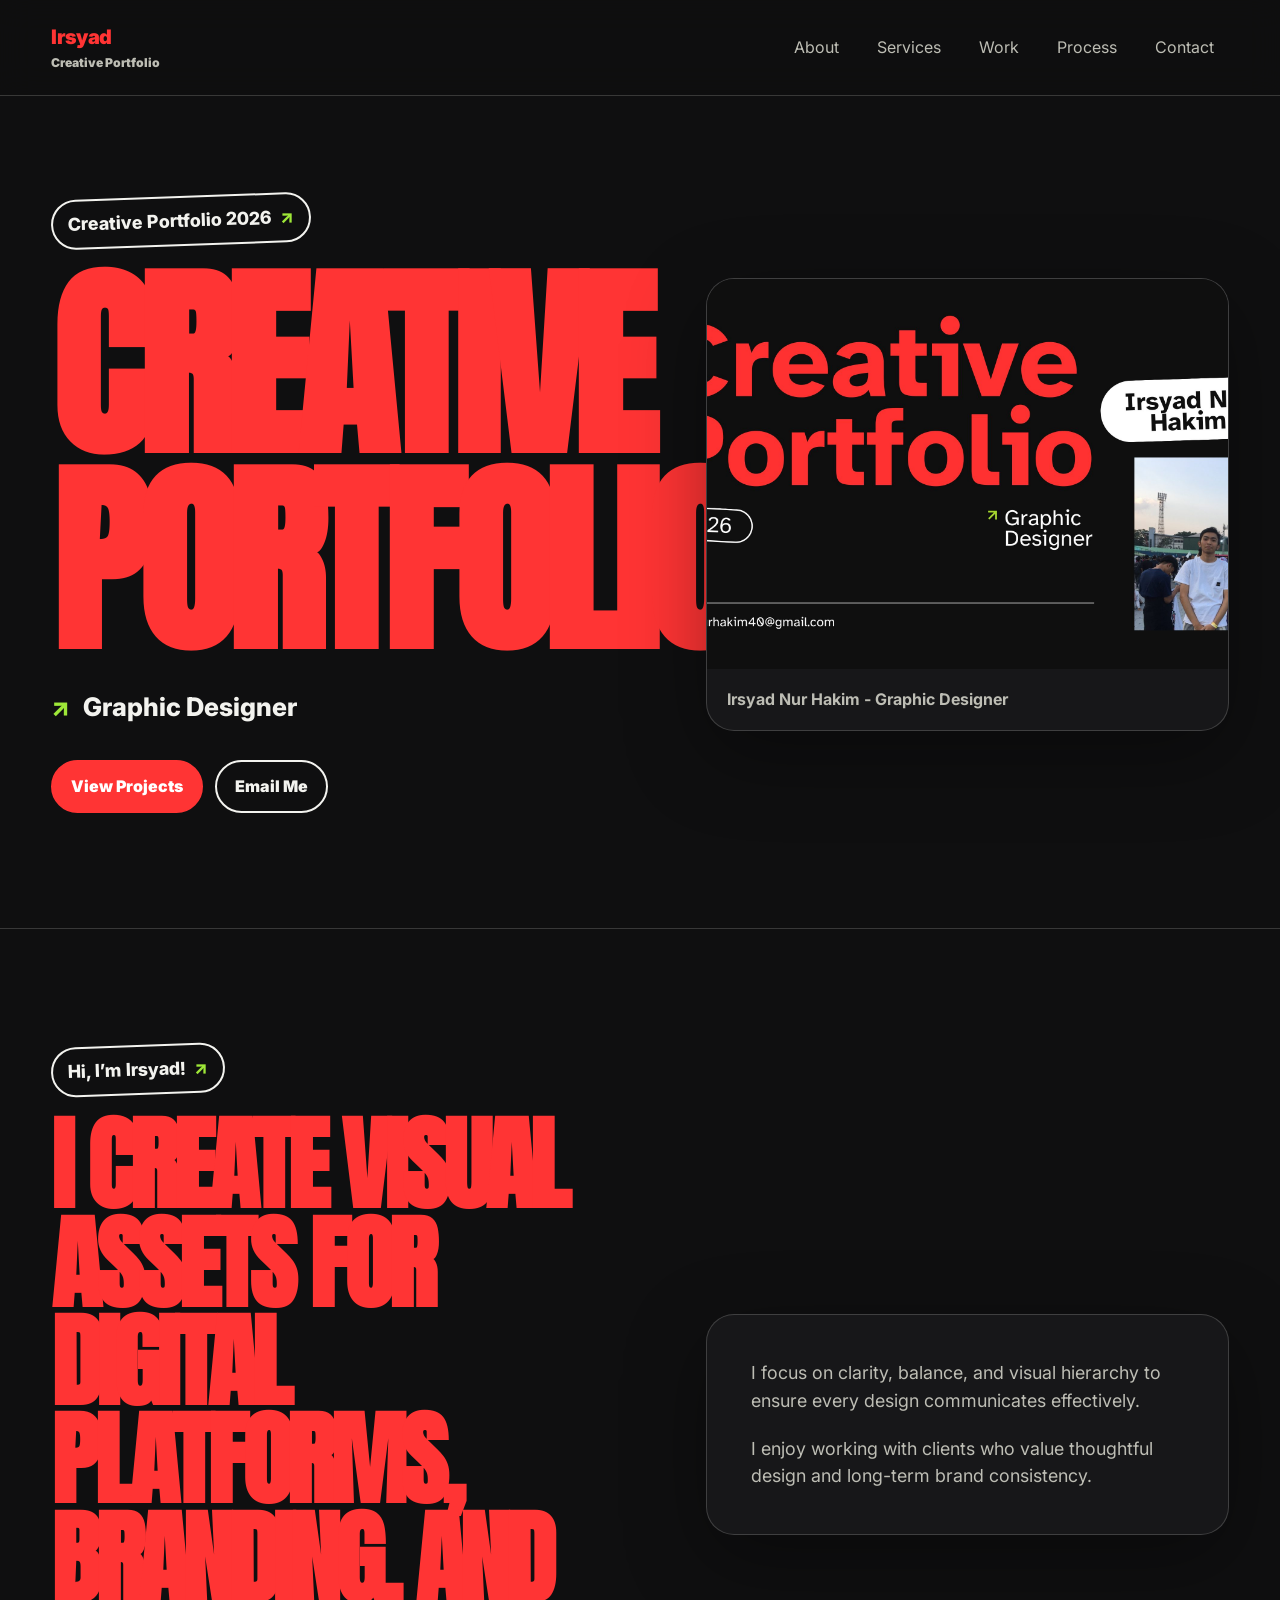
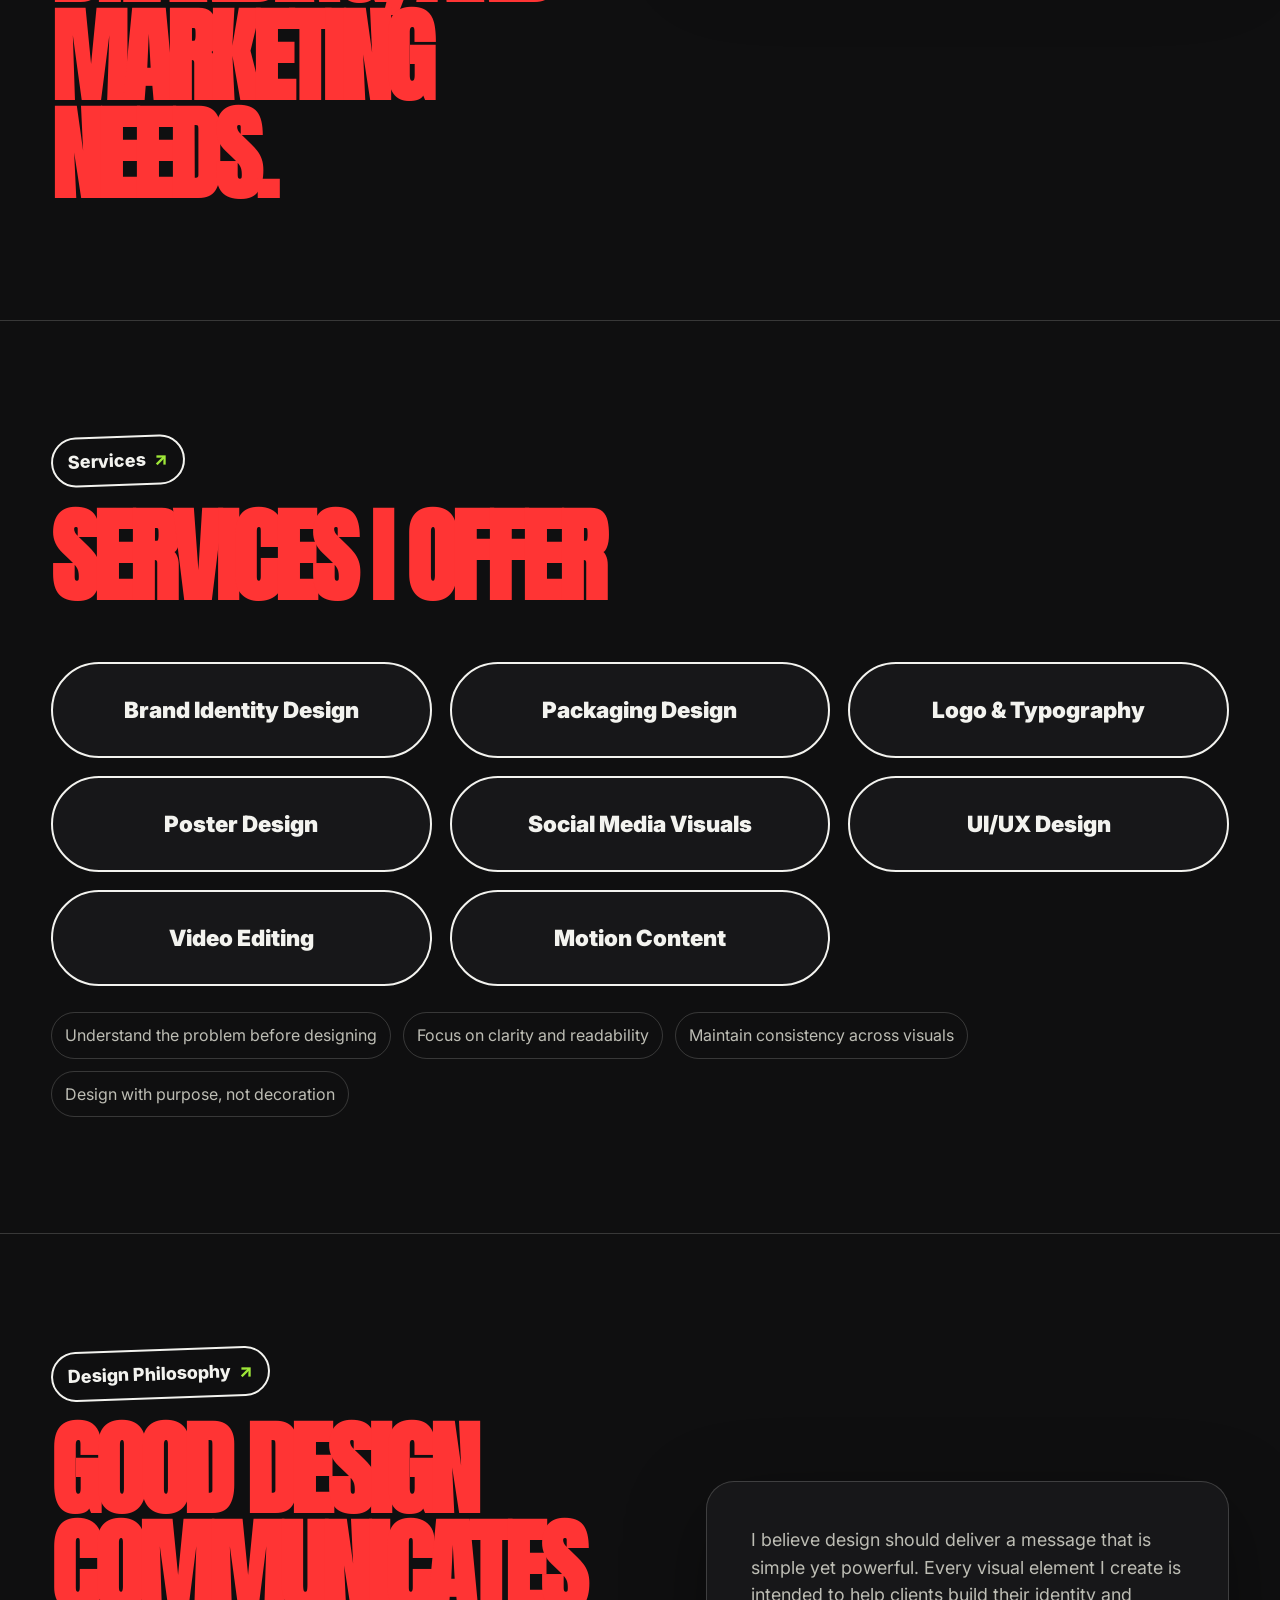
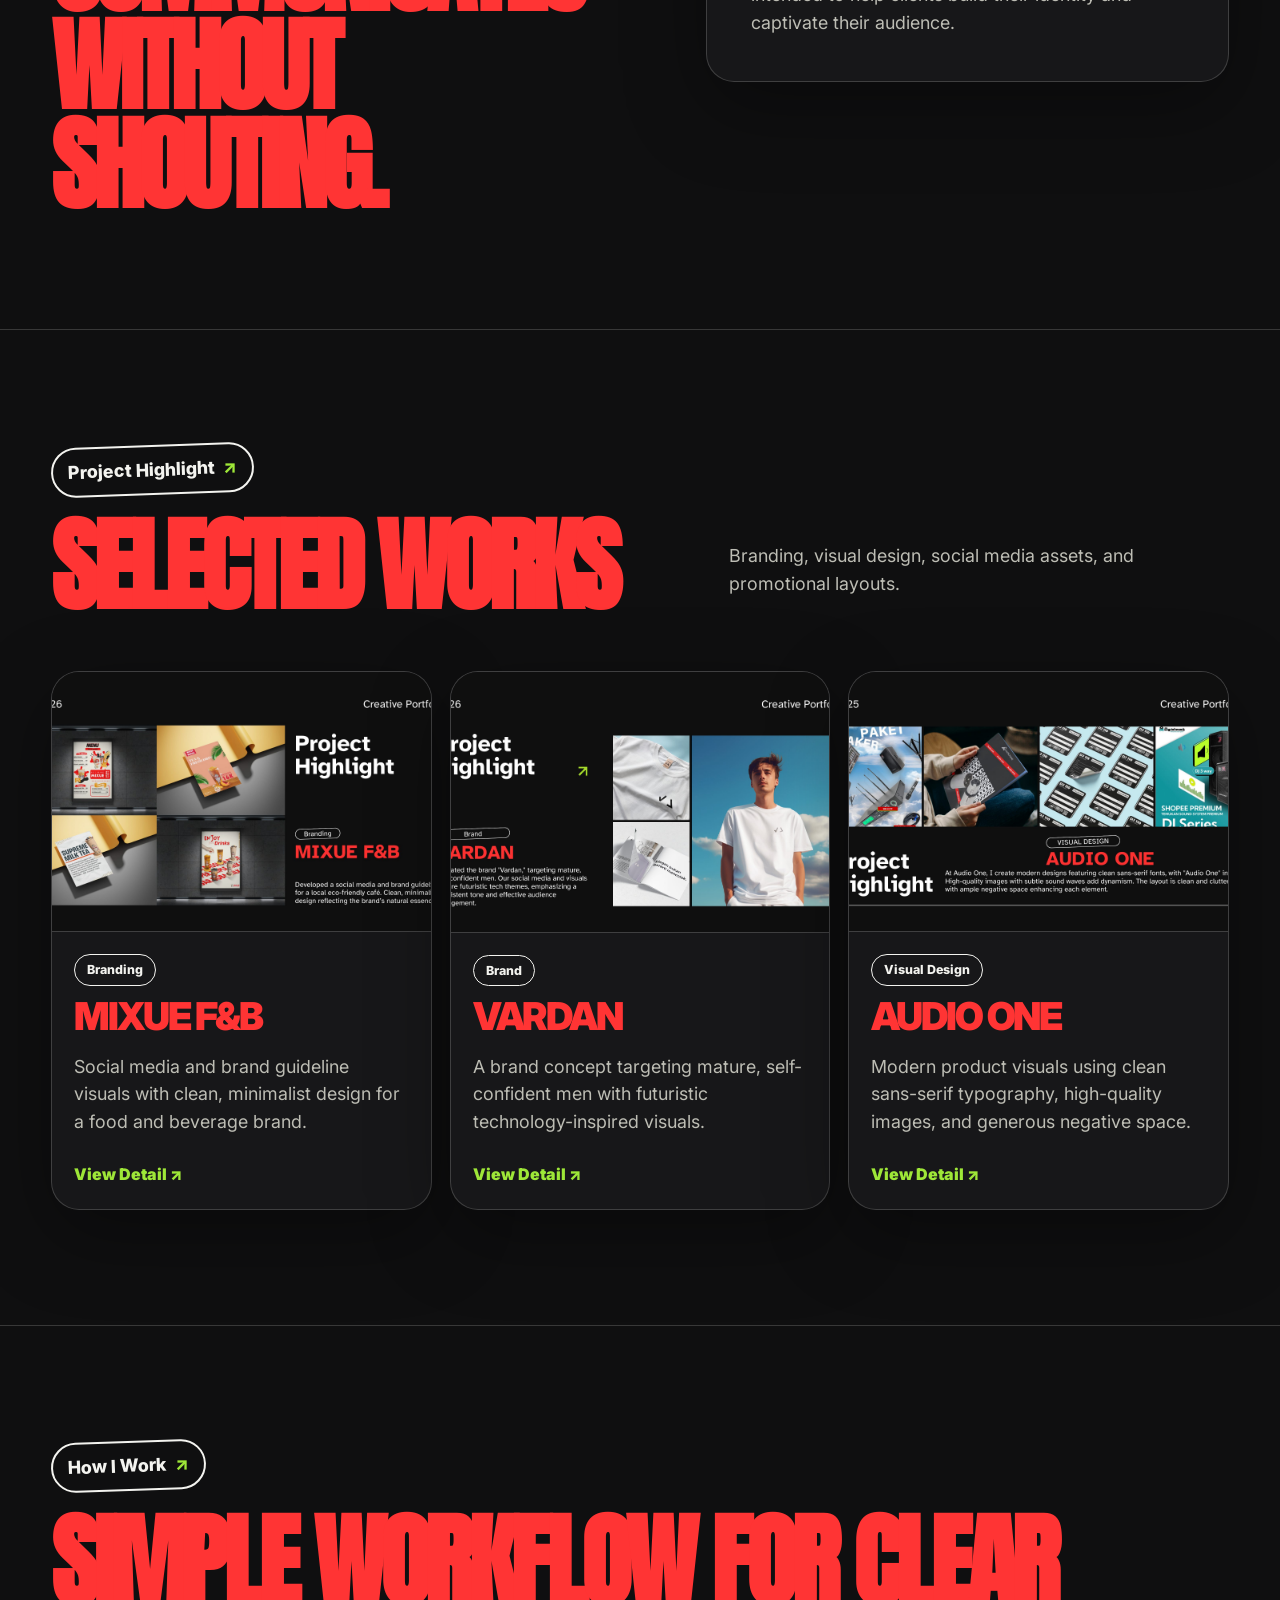
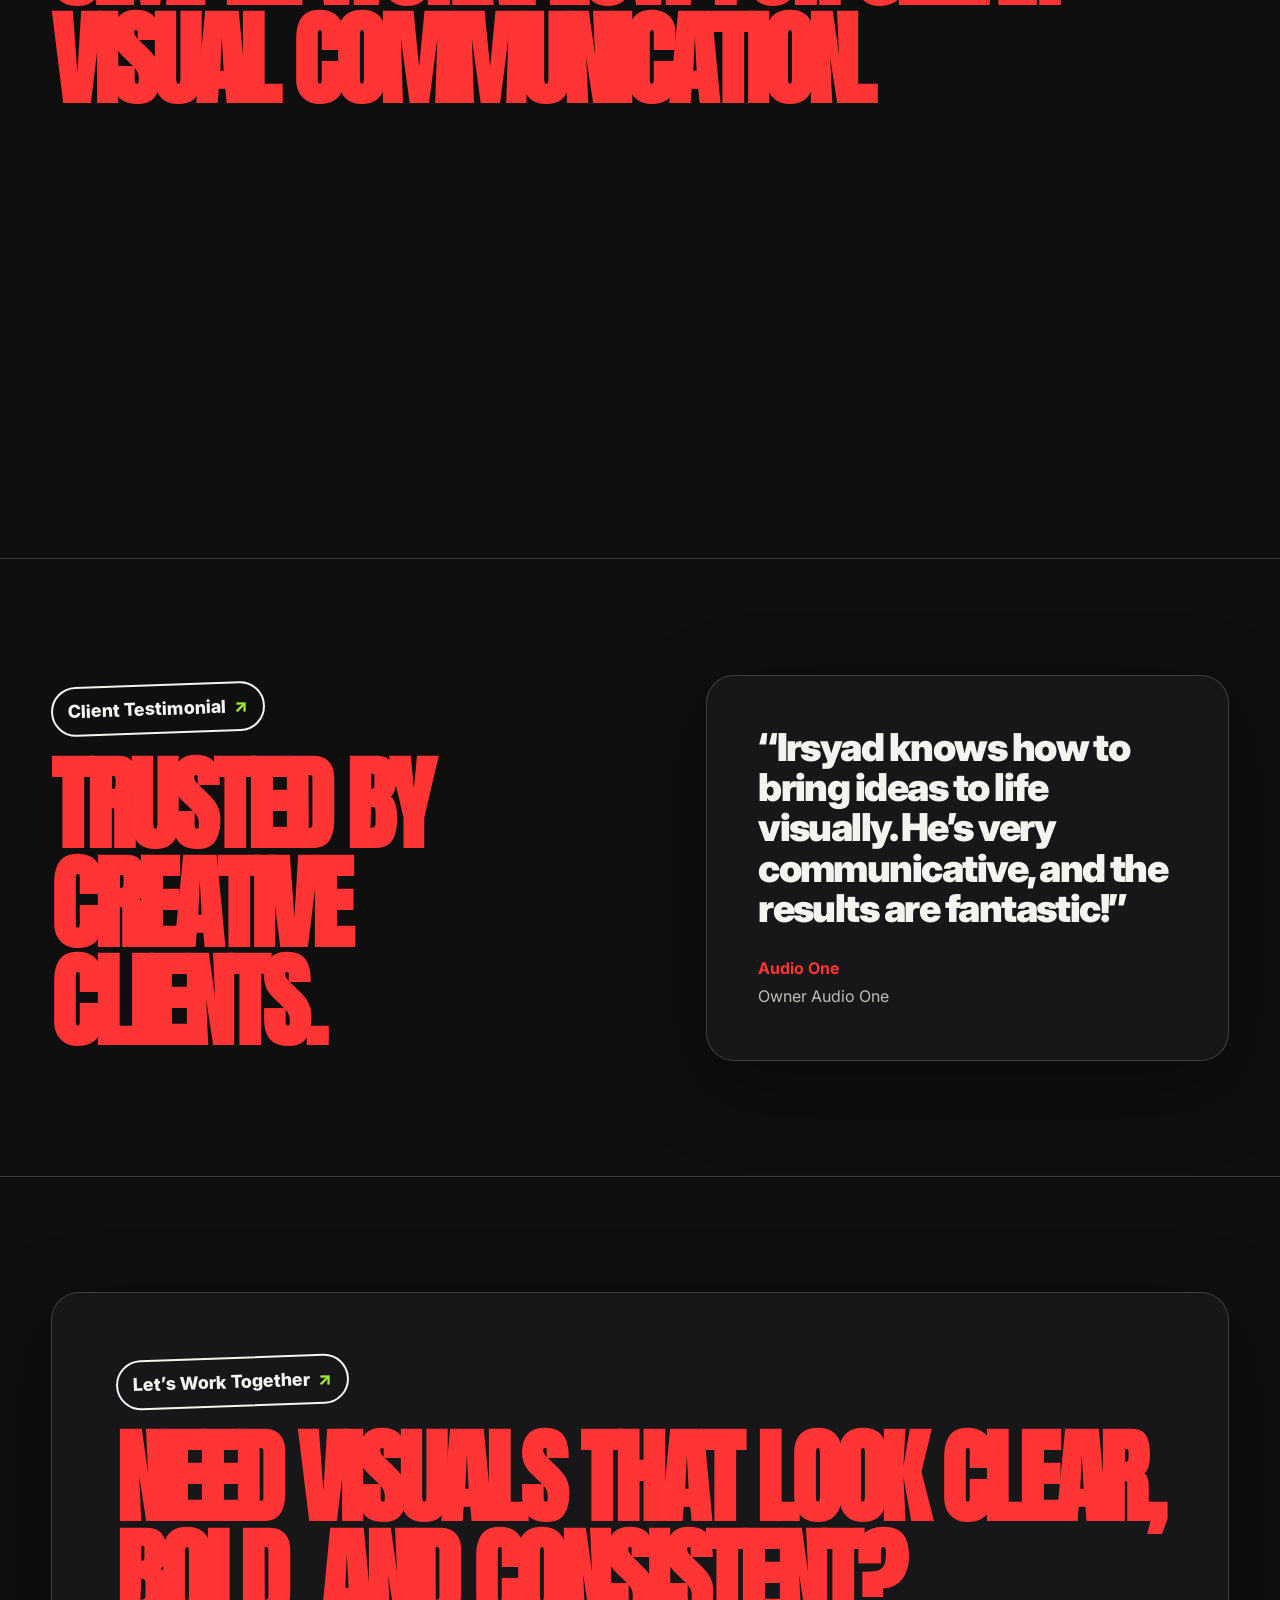
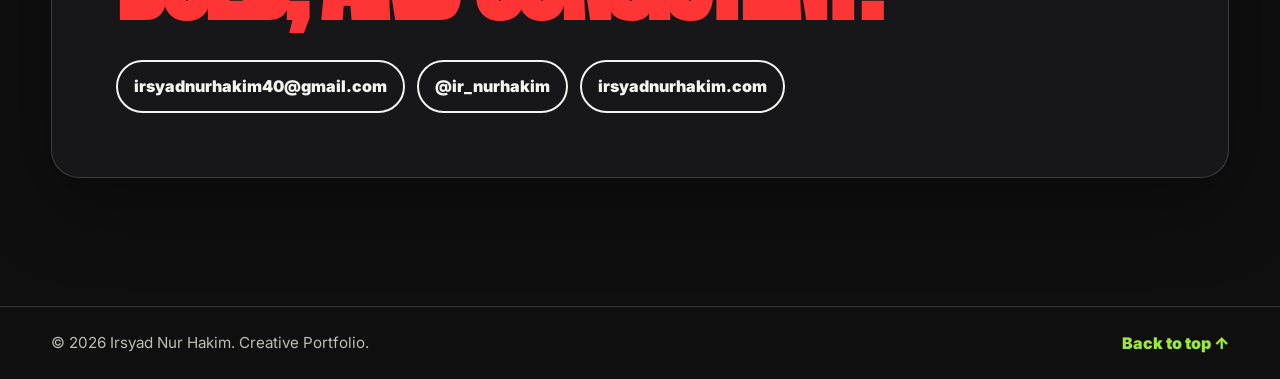
==== index.html @ e86e7ae3 "Initial portofolio Website" ====
<!doctype html>
<html lang="en">
<head>
  <meta charset="utf-8" />
  <meta name="viewport" content="width=device-width, initial-scale=1" />
  <title>Irsyad Nur Hakim - Creative Portfolio 2026</title>
  <meta name="description" content="Creative portfolio website for Irsyad Nur Hakim, a graphic designer focused on brand identity, social media visuals, packaging, poster design, UI/UX, video, and motion content." />
  <meta name="author" content="Irsyad Nur Hakim" />
  <meta property="og:title" content="Irsyad Nur Hakim - Creative Portfolio" />
  <meta property="og:description" content="Graphic design, branding, social media visuals, packaging, poster design, UI/UX, video editing, and motion content." />
  <meta property="og:type" content="website" />
  <meta property="og:image" content="assets/images/page-01.jpg" />
  <link rel="preconnect" href="https://fonts.googleapis.com">
  <link rel="preconnect" href="https://fonts.gstatic.com" crossorigin>
  <link href="https://fonts.googleapis.com/css2?family=Anton&family=Inter:wght@400;500;600;700;800;900&display=swap" rel="stylesheet">
  <link rel="stylesheet" href="style.css" />
</head>
<body>
  <a class="skip-link" href="#main">Skip to content</a>

  <header class="site-header" id="top">
    <a href="#top" class="brand-mark" aria-label="Irsyad Nur Hakim portfolio home">
      <span>Irsyad</span>
      <small>Creative Portfolio</small>
    </a>

    <button class="nav-toggle" type="button" aria-label="Open navigation" aria-expanded="false">
      <span></span>
      <span></span>
    </button>

    <nav class="site-nav" aria-label="Primary navigation">
      <a href="#about">About</a>
      <a href="#services">Services</a>
      <a href="#work">Work</a>
      <a href="#process">Process</a>
      <a href="#contact">Contact</a>
    </nav>
  </header>

  <main id="main">
    <section class="hero section-grid" aria-labelledby="hero-title">
      <div class="hero-copy">
        <p class="eyebrow">Creative Portfolio 2026</p>
        <h1 id="hero-title">Creative Portfolio</h1>
        <p class="hero-role"><span aria-hidden="true">↗</span> Graphic Designer</p>
        <div class="hero-actions">
          <a class="btn btn-primary" href="#work">View Projects</a>
          <a class="btn btn-outline" href="mailto:irsyadnurhakim40@gmail.com">Email Me</a>
        </div>
      </div>
      <figure class="hero-card reveal">
        <img src="assets/images/page-01.jpg" alt="Cover portfolio page of Irsyad Nur Hakim" loading="eager" />
        <figcaption>Irsyad Nur Hakim - Graphic Designer</figcaption>
      </figure>
    </section>

    <section class="about section-grid" id="about" aria-labelledby="about-title">
      <div>
        <p class="eyebrow">Hi, I’m Irsyad!</p>
        <h2 id="about-title">I create visual assets for digital platforms, branding, and marketing needs.</h2>
      </div>
      <div class="content-card reveal">
        <p>I focus on clarity, balance, and visual hierarchy to ensure every design communicates effectively.</p>
        <p>I enjoy working with clients who value thoughtful design and long-term brand consistency.</p>
      </div>
    </section>

    <section class="services" id="services" aria-labelledby="services-title">
      <div class="section-heading">
        <p class="eyebrow">Services</p>
        <h2 id="services-title">Services I Offer</h2>
      </div>
      <div class="service-grid">
        <article class="pill-card reveal">Brand Identity Design</article>
        <article class="pill-card reveal">Packaging Design</article>
        <article class="pill-card reveal">Logo & Typography</article>
        <article class="pill-card reveal">Poster Design</article>
        <article class="pill-card reveal">Social Media Visuals</article>
        <article class="pill-card reveal">UI/UX Design</article>
        <article class="pill-card reveal">Video Editing</article>
        <article class="pill-card reveal">Motion Content</article>
      </div>
      <div class="principles reveal">
        <span>Understand the problem before designing</span>
        <span>Focus on clarity and readability</span>
        <span>Maintain consistency across visuals</span>
        <span>Design with purpose, not decoration</span>
      </div>
    </section>

    <section class="philosophy section-grid" aria-labelledby="philosophy-title">
      <div>
        <p class="eyebrow">Design Philosophy</p>
        <h2 id="philosophy-title">Good design communicates without shouting.</h2>
      </div>
      <div class="content-card reveal">
        <p>I believe design should deliver a message that is simple yet powerful. Every visual element I create is intended to help clients build their identity and captivate their audience.</p>
      </div>
    </section>

    <section class="work" id="work" aria-labelledby="work-title">
      <div class="section-heading split">
        <div>
          <p class="eyebrow">Project Highlight</p>
          <h2 id="work-title">Selected Works</h2>
        </div>
        <p class="heading-note">Branding, visual design, social media assets, and promotional layouts.</p>
      </div>

      <div class="project-grid">
        <article class="project-card reveal" data-project="mixue">
          <img src="assets/images/page-05.jpg" alt="MIXUE F&B branding project preview" loading="lazy" />
          <div class="project-info">
            <span class="tag">Branding</span>
            <h3>MIXUE F&B</h3>
            <p>Social media and brand guideline visuals with clean, minimalist design for a food and beverage brand.</p>
            <button class="text-button" type="button">View Detail ↗</button>
          </div>
        </article>

        <article class="project-card reveal" data-project="vardan">
          <img src="assets/images/page-06.jpg" alt="VARDAN brand project preview" loading="lazy" />
          <div class="project-info">
            <span class="tag">Brand</span>
            <h3>VARDAN</h3>
            <p>A brand concept targeting mature, self-confident men with futuristic technology-inspired visuals.</p>
            <button class="text-button" type="button">View Detail ↗</button>
          </div>
        </article>

        <article class="project-card reveal" data-project="audio">
          <img src="assets/images/page-07.jpg" alt="Audio One visual design project preview" loading="lazy" />
          <div class="project-info">
            <span class="tag">Visual Design</span>
            <h3>AUDIO ONE</h3>
            <p>Modern product visuals using clean sans-serif typography, high-quality images, and generous negative space.</p>
            <button class="text-button" type="button">View Detail ↗</button>
          </div>
        </article>
      </div>
    </section>

    <section class="process" id="process" aria-labelledby="process-title">
      <div class="section-heading">
        <p class="eyebrow">How I Work</p>
        <h2 id="process-title">Simple workflow for clear visual communication.</h2>
      </div>
      <div class="process-grid">
        <article class="process-step reveal">
          <span>01</span>
          <h3>Understand</h3>
          <p>Define the business goal, audience, message, and visual problem before designing.</p>
        </article>
        <article class="process-step reveal">
          <span>02</span>
          <h3>Design</h3>
          <p>Create layouts with strong hierarchy, readable copy, and consistent visual direction.</p>
        </article>
        <article class="process-step reveal">
          <span>03</span>
          <h3>Refine</h3>
          <p>Review the design, adjust details, and prepare final assets for digital or print use.</p>
        </article>
      </div>
    </section>

    <section class="testimonial section-grid" aria-labelledby="testimonial-title">
      <div>
        <p class="eyebrow">Client Testimonial</p>
        <h2 id="testimonial-title">Trusted by creative clients.</h2>
      </div>
      <figure class="quote-card reveal">
        <blockquote>“Irsyad knows how to bring ideas to life visually. He’s very communicative, and the results are fantastic!”</blockquote>
        <figcaption><strong>Audio One</strong><span>Owner Audio One</span></figcaption>
      </figure>
    </section>

    <section class="contact" id="contact" aria-labelledby="contact-title">
      <div class="contact-panel reveal">
        <p class="eyebrow">Let’s Work Together</p>
        <h2 id="contact-title">Need visuals that look clear, bold, and consistent?</h2>
        <div class="contact-links">
          <a href="mailto:irsyadnurhakim40@gmail.com">irsyadnurhakim40@gmail.com</a>
          <a href="https://instagram.com/ir_nurhakim" target="_blank" rel="noopener">@ir_nurhakim</a>
          <a href="https://irsyadnurhakim.com" target="_blank" rel="noopener">irsyadnurhakim.com</a>
        </div>
      </div>
    </section>
  </main>

  <footer class="site-footer">
    <p>© 2026 Irsyad Nur Hakim. Creative Portfolio.</p>
    <a href="#top">Back to top ↑</a>
  </footer>

  <dialog class="project-modal" id="projectModal">
    <button class="modal-close" type="button" aria-label="Close project detail">×</button>
    <img id="modalImage" src="" alt="" />
    <div class="modal-copy">
      <span class="tag" id="modalTag"></span>
      <h3 id="modalTitle"></h3>
      <p id="modalText"></p>
    </div>
  </dialog>

  <script src="script.js"></script>
</body>
</html>
---- style.css ----
:root {
  --bg: #0f0f10;
  --panel: #171719;
  --panel-2: #202024;
  --text: #f3f3ef;
  --muted: #bdbdb4;
  --red: #ff3434;
  --lime: #9ee738;
  --line: rgba(243, 243, 239, 0.18);
  --radius: 28px;
  --shadow: 0 24px 80px rgba(0, 0, 0, 0.34);
}

* { box-sizing: border-box; }
html { scroll-behavior: smooth; }
body {
  margin: 0;
  background: var(--bg);
  color: var(--text);
  font-family: Inter, system-ui, -apple-system, BlinkMacSystemFont, "Segoe UI", sans-serif;
  line-height: 1.55;
}
img { max-width: 100%; display: block; }
a { color: inherit; text-decoration: none; }
button { font: inherit; }

.skip-link {
  position: absolute;
  left: 16px;
  top: -80px;
  padding: 10px 14px;
  background: var(--text);
  color: var(--bg);
  border-radius: 999px;
  z-index: 99;
}
.skip-link:focus { top: 16px; }

.site-header {
  position: sticky;
  top: 0;
  z-index: 20;
  display: flex;
  align-items: center;
  justify-content: space-between;
  gap: 24px;
  padding: 22px clamp(18px, 4vw, 56px);
  background: rgba(15, 15, 16, 0.74);
  backdrop-filter: blur(16px);
  border-bottom: 1px solid var(--line);
}
.brand-mark {
  display: grid;
  gap: 1px;
  font-weight: 900;
  letter-spacing: -0.04em;
}
.brand-mark span { color: var(--red); font-size: 1.25rem; }
.brand-mark small { color: var(--muted); font-size: 0.76rem; letter-spacing: 0; }
.site-nav { display: flex; align-items: center; gap: 8px; }
.site-nav a {
  color: var(--muted);
  padding: 10px 14px;
  border: 1px solid transparent;
  border-radius: 999px;
  transition: 180ms ease;
}
.site-nav a:hover,
.site-nav a:focus-visible {
  color: var(--text);
  border-color: var(--line);
  background: rgba(255,255,255,0.04);
}
.nav-toggle { display: none; }

main { overflow: hidden; }
section { padding: clamp(64px, 9vw, 128px) clamp(18px, 4vw, 56px); border-bottom: 1px solid var(--line); }
.section-grid {
  display: grid;
  grid-template-columns: minmax(0, 1.05fr) minmax(280px, 0.95fr);
  gap: clamp(28px, 6vw, 80px);
  align-items: center;
}
.eyebrow {
  display: inline-flex;
  align-items: center;
  gap: 8px;
  width: max-content;
  max-width: 100%;
  margin: 0 0 22px;
  padding: 9px 15px;
  border: 2px solid var(--text);
  border-radius: 999px;
  color: var(--text);
  font-weight: 800;
  transform: rotate(-2deg);
}
.eyebrow::after { content: "↗"; color: var(--lime); transform: rotate(2deg); }

h1, h2, h3 { margin: 0; line-height: 0.96; letter-spacing: -0.055em; }
h1 {
  max-width: 950px;
  color: var(--red);
  font-family: Anton, Inter, sans-serif;
  font-size: clamp(5.2rem, 16vw, 15rem);
  font-weight: 900;
  text-transform: uppercase;
}
h2 {
  color: var(--red);
  font-family: Anton, Inter, sans-serif;
  font-size: clamp(3rem, 8vw, 8.8rem);
  font-weight: 900;
  text-transform: uppercase;
}
h3 { font-size: clamp(1.6rem, 3vw, 3.2rem); font-weight: 900; }
p { color: var(--muted); font-size: clamp(1rem, 1.4vw, 1.18rem); }

.hero { min-height: calc(100vh - 84px); padding-top: clamp(56px, 8vw, 100px); }
.hero-role { color: var(--text); font-size: clamp(1.1rem, 2vw, 1.75rem); font-weight: 800; margin: 26px 0; }
.hero-role span { color: var(--lime); margin-right: 8px; }
.hero-actions { display: flex; flex-wrap: wrap; gap: 12px; margin-top: 34px; }
.btn {
  display: inline-flex;
  align-items: center;
  justify-content: center;
  min-height: 48px;
  padding: 12px 18px;
  border-radius: 999px;
  font-weight: 900;
  border: 2px solid var(--text);
  transition: 180ms ease;
}
.btn-primary { background: var(--red); border-color: var(--red); color: white; }
.btn-outline { color: var(--text); }
.btn:hover { transform: translateY(-2px); }
.hero-card,
.content-card,
.quote-card,
.contact-panel {
  background: var(--panel);
  border: 1px solid var(--line);
  border-radius: var(--radius);
  box-shadow: var(--shadow);
}
.hero-card { margin: 0; overflow: hidden; }
.hero-card img { aspect-ratio: 4 / 3; object-fit: cover; }
.hero-card figcaption { padding: 18px 20px; color: var(--muted); font-weight: 700; }
.content-card { padding: clamp(24px, 4vw, 44px); }
.content-card p { margin: 0 0 20px; }
.content-card p:last-child { margin-bottom: 0; }

.section-heading { margin-bottom: clamp(30px, 5vw, 56px); }
.section-heading.split { display: flex; align-items: end; justify-content: space-between; gap: 24px; }
.heading-note { max-width: 500px; }
.service-grid,
.project-grid,
.process-grid {
  display: grid;
  grid-template-columns: repeat(3, minmax(0, 1fr));
  gap: 18px;
}
.pill-card {
  min-height: 96px;
  display: flex;
  align-items: center;
  justify-content: center;
  padding: 24px;
  border: 2px solid var(--text);
  border-radius: 999px;
  background: var(--panel);
  color: var(--text);
  text-align: center;
  font-weight: 900;
  font-size: clamp(1rem, 1.8vw, 1.4rem);
}
.principles {
  display: flex;
  flex-wrap: wrap;
  gap: 12px;
  margin-top: 26px;
}
.principles span {
  color: var(--muted);
  border: 1px solid var(--line);
  border-radius: 999px;
  padding: 10px 13px;
}

.philosophy h2 { max-width: 980px; }

.project-card {
  overflow: hidden;
  border-radius: var(--radius);
  background: var(--panel);
  border: 1px solid var(--line);
  box-shadow: var(--shadow);
  cursor: pointer;
  transition: 220ms ease;
}
.project-card:hover { transform: translateY(-6px); border-color: rgba(255, 52, 52, 0.7); }
.project-card img { width: 100%; aspect-ratio: 16 / 11; object-fit: cover; border-bottom: 1px solid var(--line); }
.project-info { padding: 22px; }
.project-info h3 { color: var(--red); margin: 12px 0 12px; }
.tag {
  display: inline-flex;
  align-items: center;
  min-height: 30px;
  padding: 5px 12px;
  border: 1.5px solid var(--text);
  border-radius: 999px;
  color: var(--text);
  font-weight: 800;
  font-size: 0.78rem;
}
.text-button {
  border: 0;
  background: transparent;
  color: var(--lime);
  padding: 0;
  margin-top: 8px;
  font-weight: 900;
  cursor: pointer;
}

.process-step {
  min-height: 260px;
  padding: clamp(24px, 3vw, 36px);
  background: var(--panel);
  border: 1px solid var(--line);
  border-radius: var(--radius);
}
.process-step span { color: var(--lime); font-weight: 900; font-size: 1.2rem; }
.process-step h3 { color: var(--red); margin: 18px 0; }

.quote-card { margin: 0; padding: clamp(28px, 4vw, 56px); }
.quote-card blockquote {
  margin: 0 0 28px;
  color: var(--text);
  font-size: clamp(1.35rem, 3vw, 3.4rem);
  line-height: 1.05;
  letter-spacing: -0.04em;
  font-weight: 900;
}
.quote-card figcaption { display: grid; gap: 3px; }
.quote-card strong { color: var(--red); }
.quote-card span { color: var(--muted); }

.contact { padding-bottom: clamp(80px, 10vw, 140px); }
.contact-panel { padding: clamp(28px, 5vw, 70px); }
.contact-panel h2 { max-width: 1050px; }
.contact-links { display: flex; flex-wrap: wrap; gap: 12px; margin-top: 34px; }
.contact-links a {
  border: 2px solid var(--text);
  border-radius: 999px;
  padding: 12px 16px;
  font-weight: 900;
  transition: 180ms ease;
}
.contact-links a:hover { background: var(--text); color: var(--bg); }

.site-footer {
  display: flex;
  align-items: center;
  justify-content: space-between;
  gap: 18px;
  padding: 24px clamp(18px, 4vw, 56px);
  color: var(--muted);
}
.site-footer p { margin: 0; font-size: 0.95rem; }
.site-footer a { color: var(--lime); font-weight: 900; }

.project-modal {
  width: min(980px, calc(100vw - 32px));
  border: 1px solid var(--line);
  border-radius: var(--radius);
  padding: 0;
  overflow: hidden;
  background: var(--panel);
  color: var(--text);
  box-shadow: var(--shadow);
}
.project-modal::backdrop { background: rgba(0, 0, 0, 0.74); backdrop-filter: blur(8px); }
.project-modal img { width: 100%; max-height: 60vh; object-fit: cover; border-bottom: 1px solid var(--line); }
.modal-copy { padding: 24px; }
.modal-copy h3 { color: var(--red); margin: 12px 0; }
.modal-close {
  position: absolute;
  top: 12px;
  right: 12px;
  width: 44px;
  height: 44px;
  border: 2px solid var(--text);
  border-radius: 50%;
  background: var(--bg);
  color: var(--text);
  font-size: 1.6rem;
  line-height: 1;
  cursor: pointer;
}

.reveal { opacity: 0; transform: translateY(22px); transition: opacity 600ms ease, transform 600ms ease; }
.reveal.is-visible { opacity: 1; transform: translateY(0); }

@media (max-width: 980px) {
  .section-grid,
  .service-grid,
  .project-grid,
  .process-grid { grid-template-columns: 1fr; }
  .section-heading.split { align-items: start; flex-direction: column; }
  .hero { min-height: auto; }
  h1 { font-size: clamp(4rem, 22vw, 8rem); }
}

@media (max-width: 760px) {
  .nav-toggle {
    display: grid;
    gap: 6px;
    width: 44px;
    height: 44px;
    place-content: center;
    background: transparent;
    border: 1px solid var(--line);
    border-radius: 999px;
    cursor: pointer;
  }
  .nav-toggle span { width: 20px; height: 2px; background: var(--text); display: block; }
  .site-nav {
    position: fixed;
    inset: 74px 14px auto 14px;
    display: none;
    flex-direction: column;
    align-items: stretch;
    padding: 14px;
    background: var(--panel);
    border: 1px solid var(--line);
    border-radius: 20px;
    box-shadow: var(--shadow);
  }
  .site-nav.is-open { display: flex; }
  .site-nav a { border-color: var(--line); }
  section { padding-inline: 18px; }
  .hero-actions,
  .contact-links { align-items: stretch; flex-direction: column; }
  .btn,
  .contact-links a { width: 100%; }
  .site-footer { flex-direction: column; align-items: flex-start; }
}
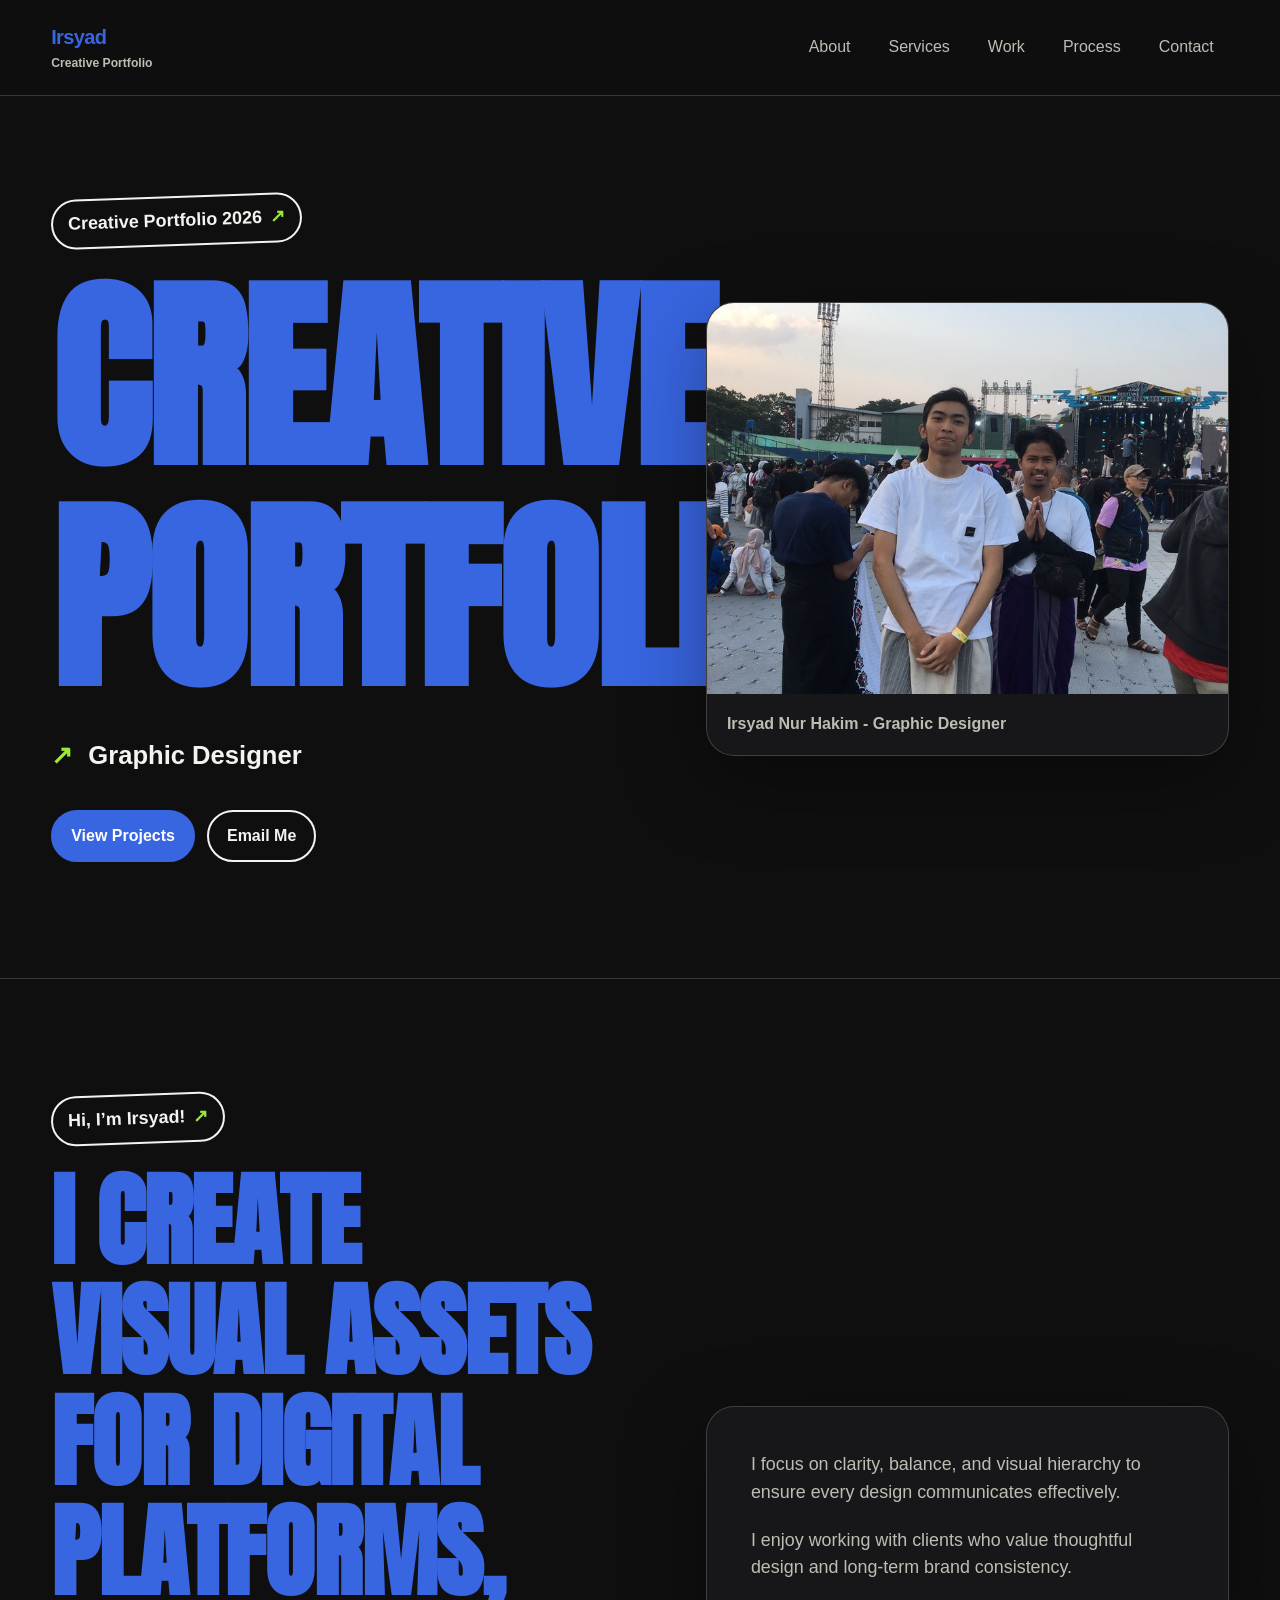
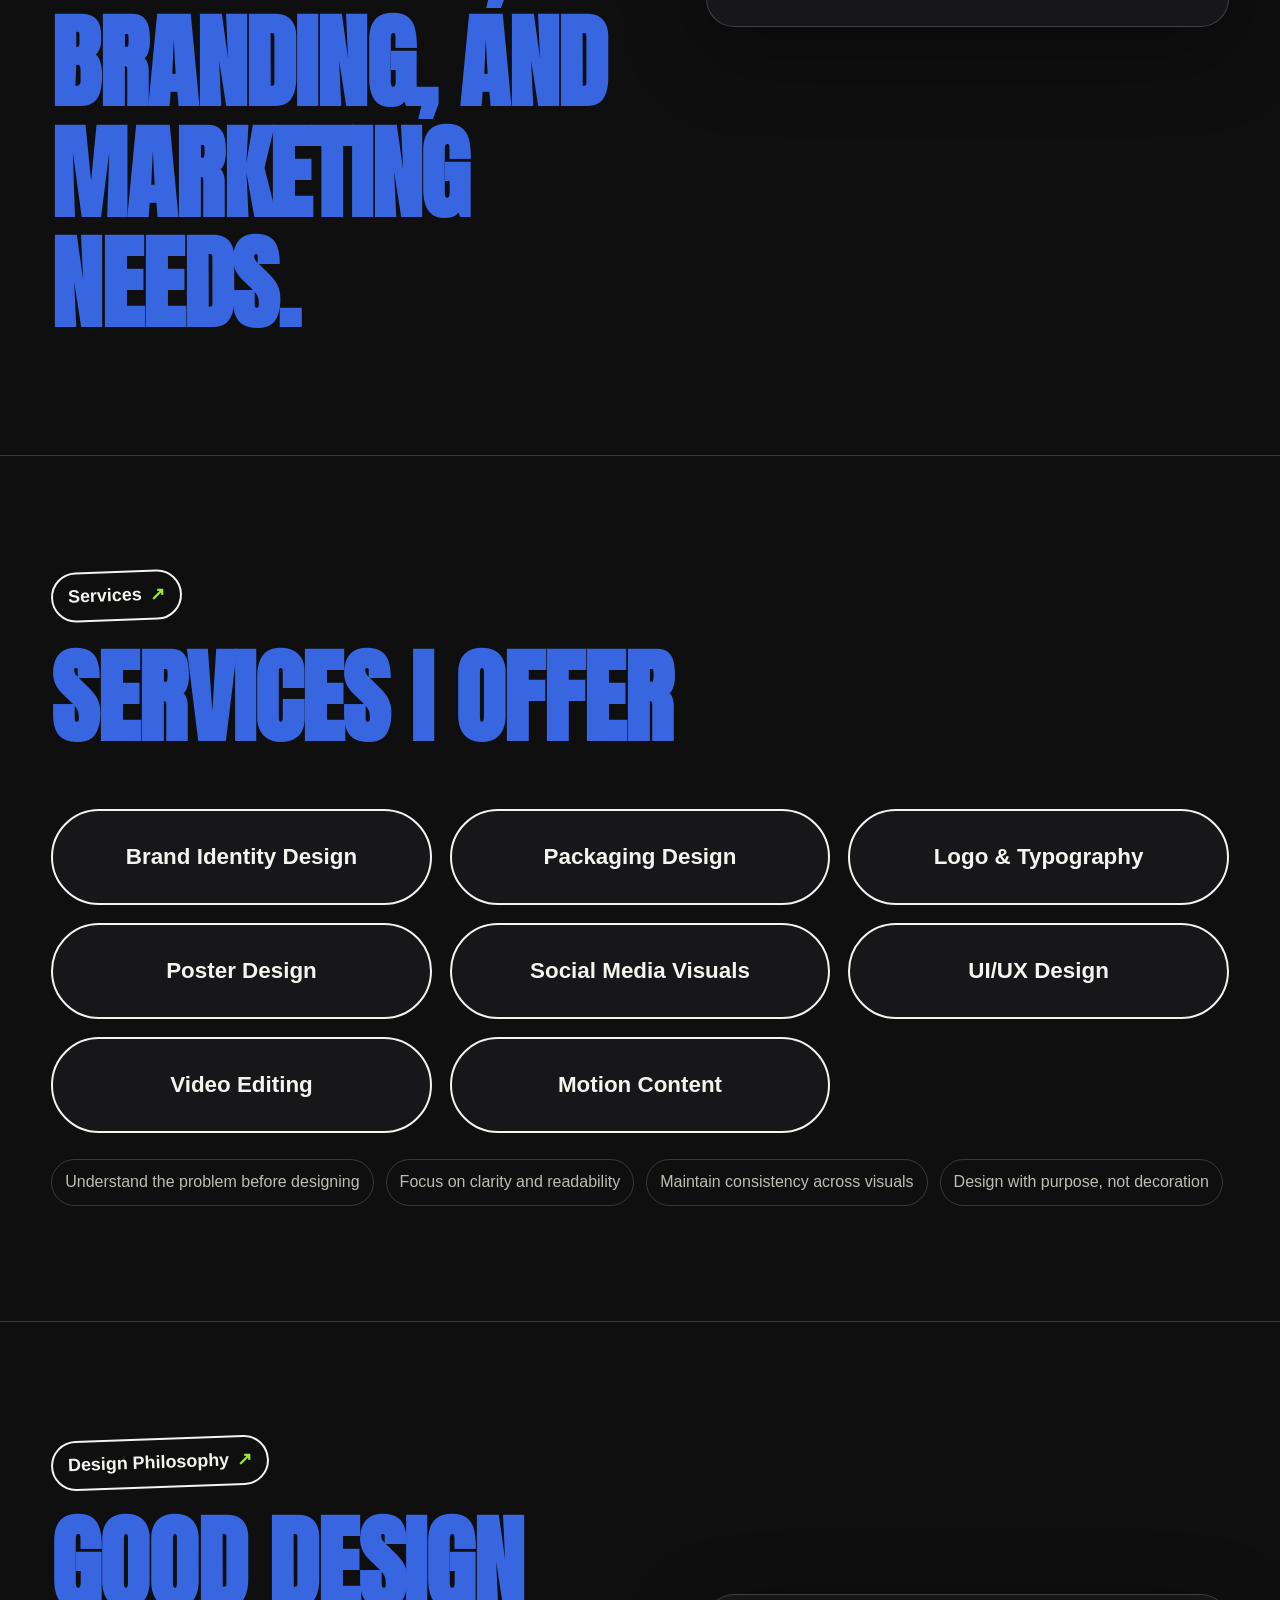
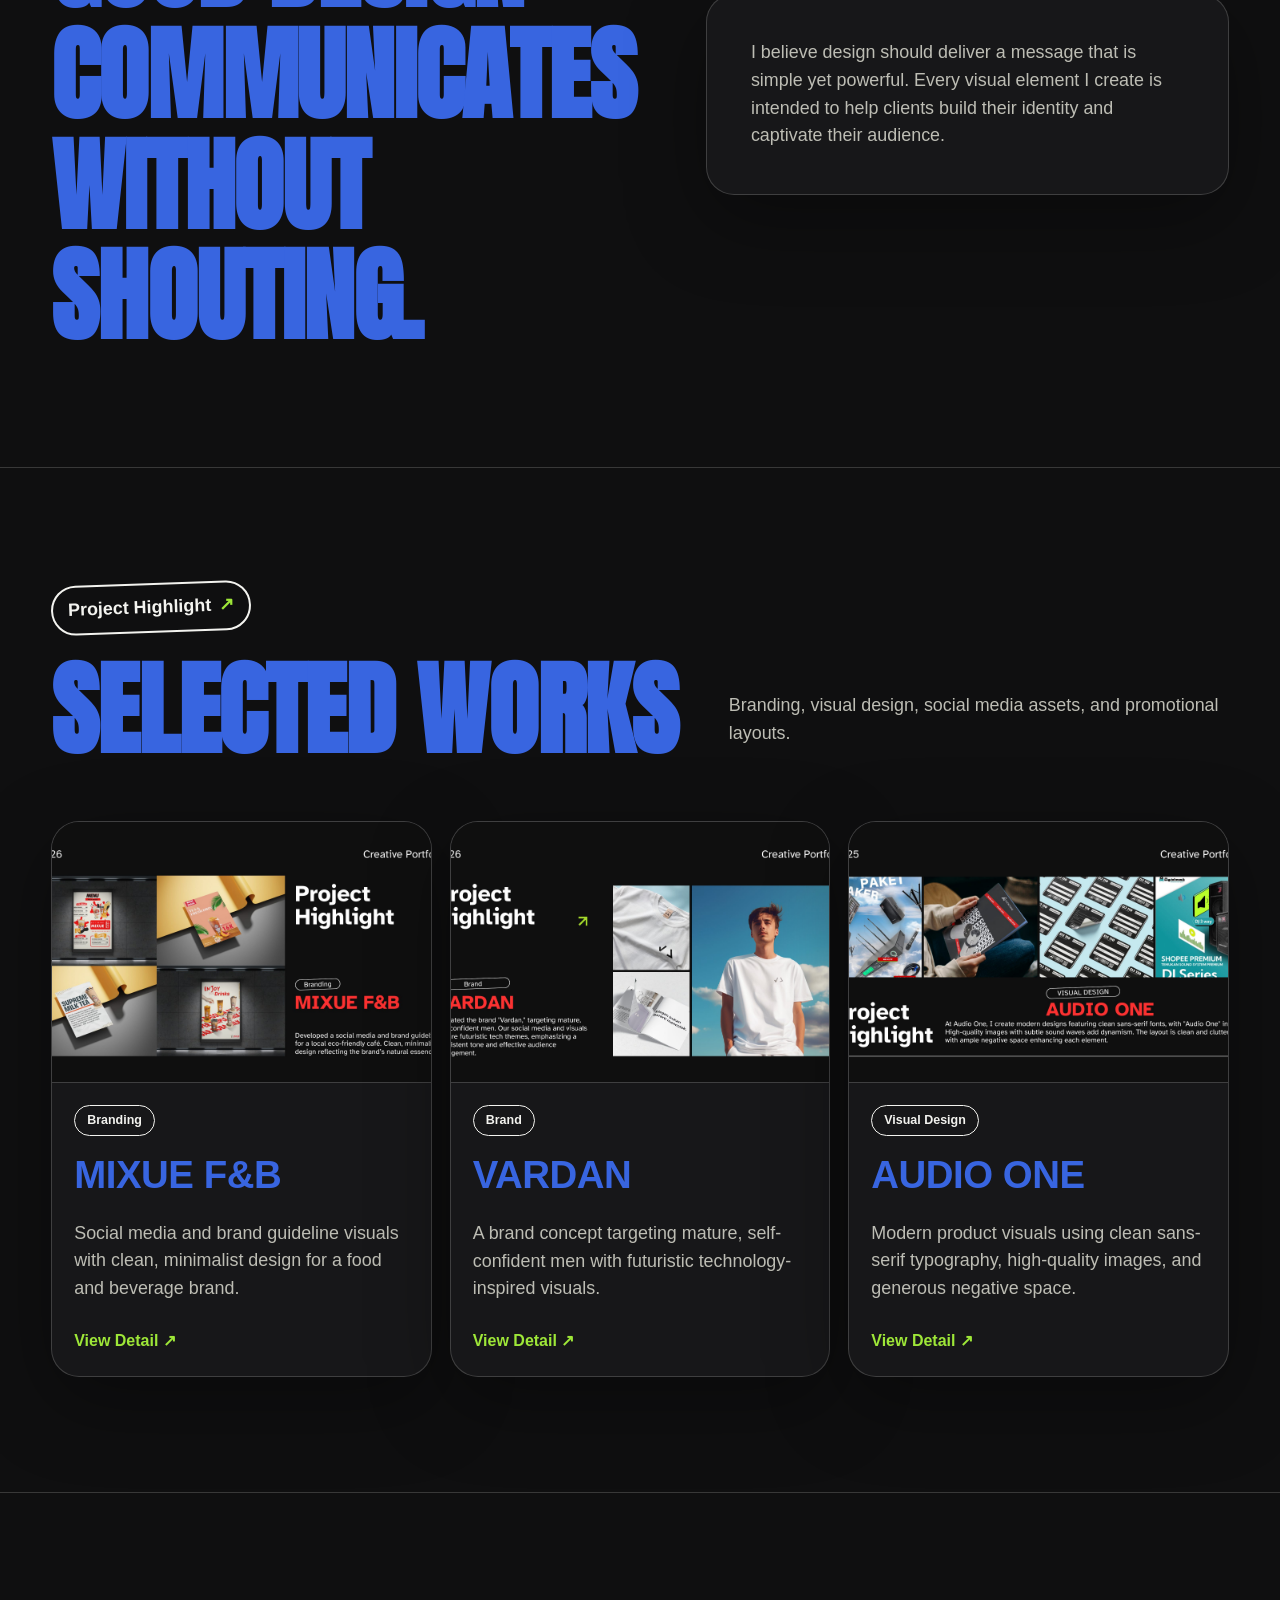
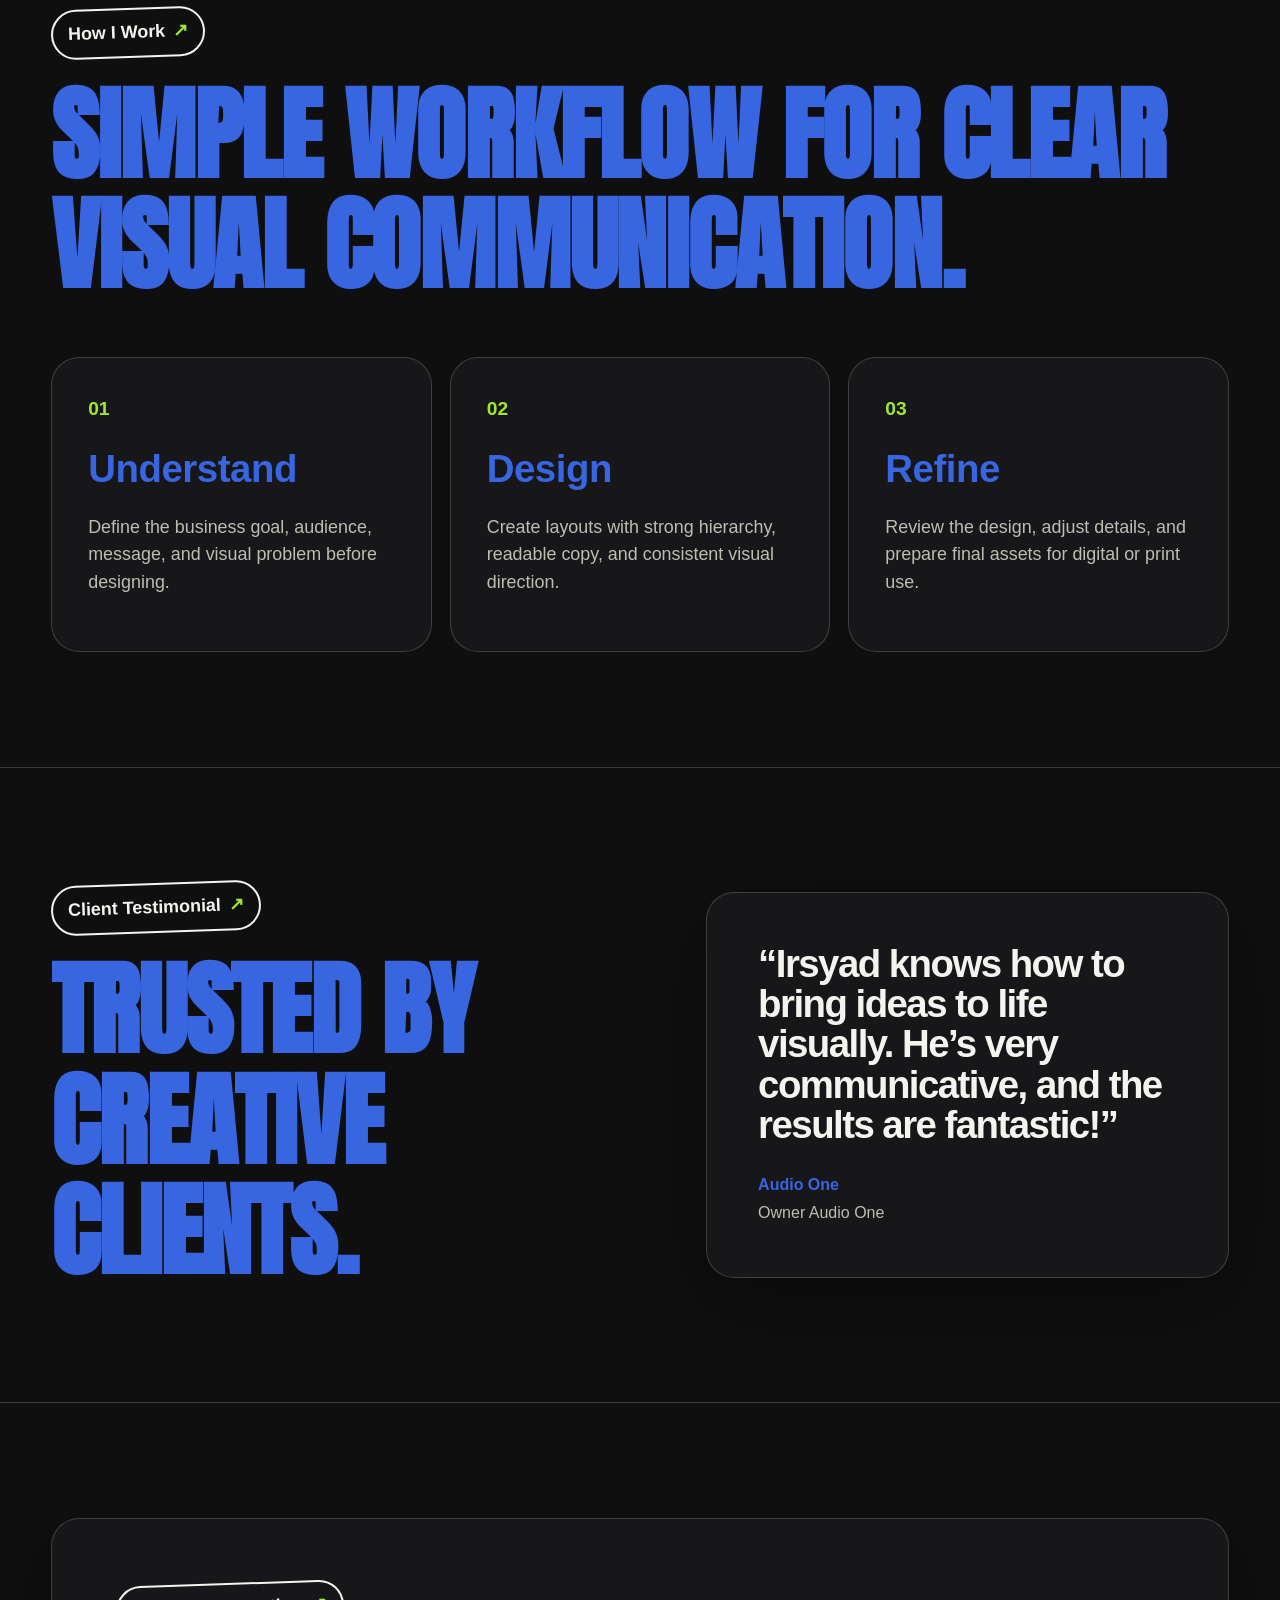
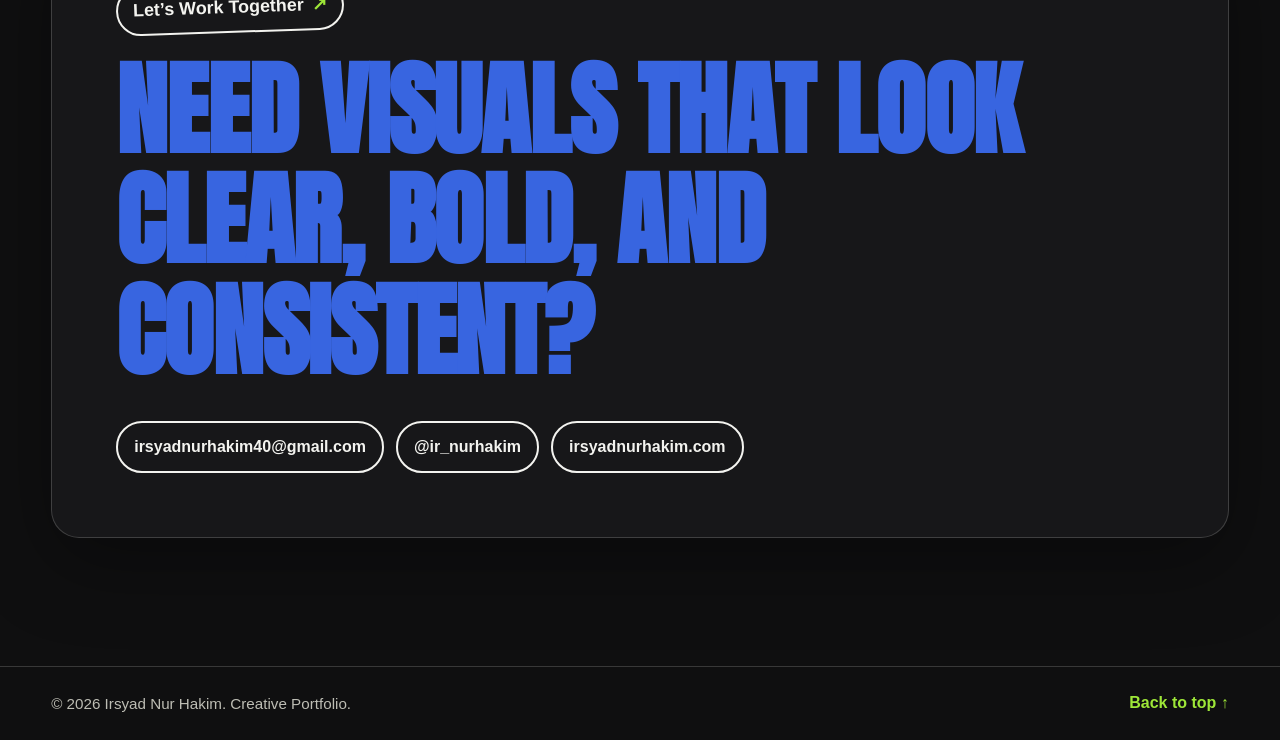
==== commit 9461a7c6: "upload resume" ====
--- a/index.html
+++ b/index.html
@@ -50,7 +50,7 @@
         </div>
       </div>
       <figure class="hero-card reveal">
-        <img src="assets/images/page-01.jpg" alt="Cover portfolio page of Irsyad Nur Hakim" loading="eager" />
+        <img src="assets/images/foto_pribadi.jpeg" alt="Cover portfolio page of Irsyad Nur Hakim" loading="eager" />
         <figcaption>Irsyad Nur Hakim - Graphic Designer</figcaption>
       </figure>
     </section>
--- a/style.css
+++ b/style.css
@@ -4,7 +4,7 @@
   --panel-2: #202024;
   --text: #f3f3ef;
   --muted: #bdbdb4;
-  --red: #ff3434;
+  --red: #3865e0;
   --lime: #9ee738;
   --line: rgba(243, 243, 239, 0.18);
   --radius: 28px;
@@ -17,7 +17,7 @@
   margin: 0;
   background: var(--bg);
   color: var(--text);
-  font-family: Inter, system-ui, -apple-system, BlinkMacSystemFont, "Segoe UI", sans-serif;
+  font-family: poppins , -apple-system, BlinkMacSystemFont, "Segoe UI", sans-serif;
   line-height: 1.55;
 }
 img { max-width: 100%; display: block; }
@@ -97,23 +97,27 @@
 }
 .eyebrow::after { content: "↗"; color: var(--lime); transform: rotate(2deg); }
 
-h1, h2, h3 { margin: 0; line-height: 0.96; letter-spacing: -0.055em; }
+h1, h2, h3 { margin: 0; line-height: 1.4; letter-spacing: -0.012em; }
 h1 {
-  max-width: 950px;
+  max-width: 1000px;
   color: var(--red);
   font-family: Anton, Inter, sans-serif;
   font-size: clamp(5.2rem, 16vw, 15rem);
-  font-weight: 900;
+  font-weight: 800;
   text-transform: uppercase;
+  line-height: 1.08;
+  letter-spacing: -0.012em;
 }
 h2 {
   color: var(--red);
   font-family: Anton, Inter, sans-serif;
   font-size: clamp(3rem, 8vw, 8.8rem);
-  font-weight: 900;
+  font-weight: 800;
   text-transform: uppercase;
-}
-h3 { font-size: clamp(1.6rem, 3vw, 3.2rem); font-weight: 900; }
+  line-height: 1.08;
+  letter-spacing: -0.012em;
+}
+h3 { font-size: clamp(1.6rem, 3vw, 3.2rem); font-weight: 800; }
 p { color: var(--muted); font-size: clamp(1rem, 1.4vw, 1.18rem); }
 
 .hero { min-height: calc(100vh - 84px); padding-top: clamp(56px, 8vw, 100px); }
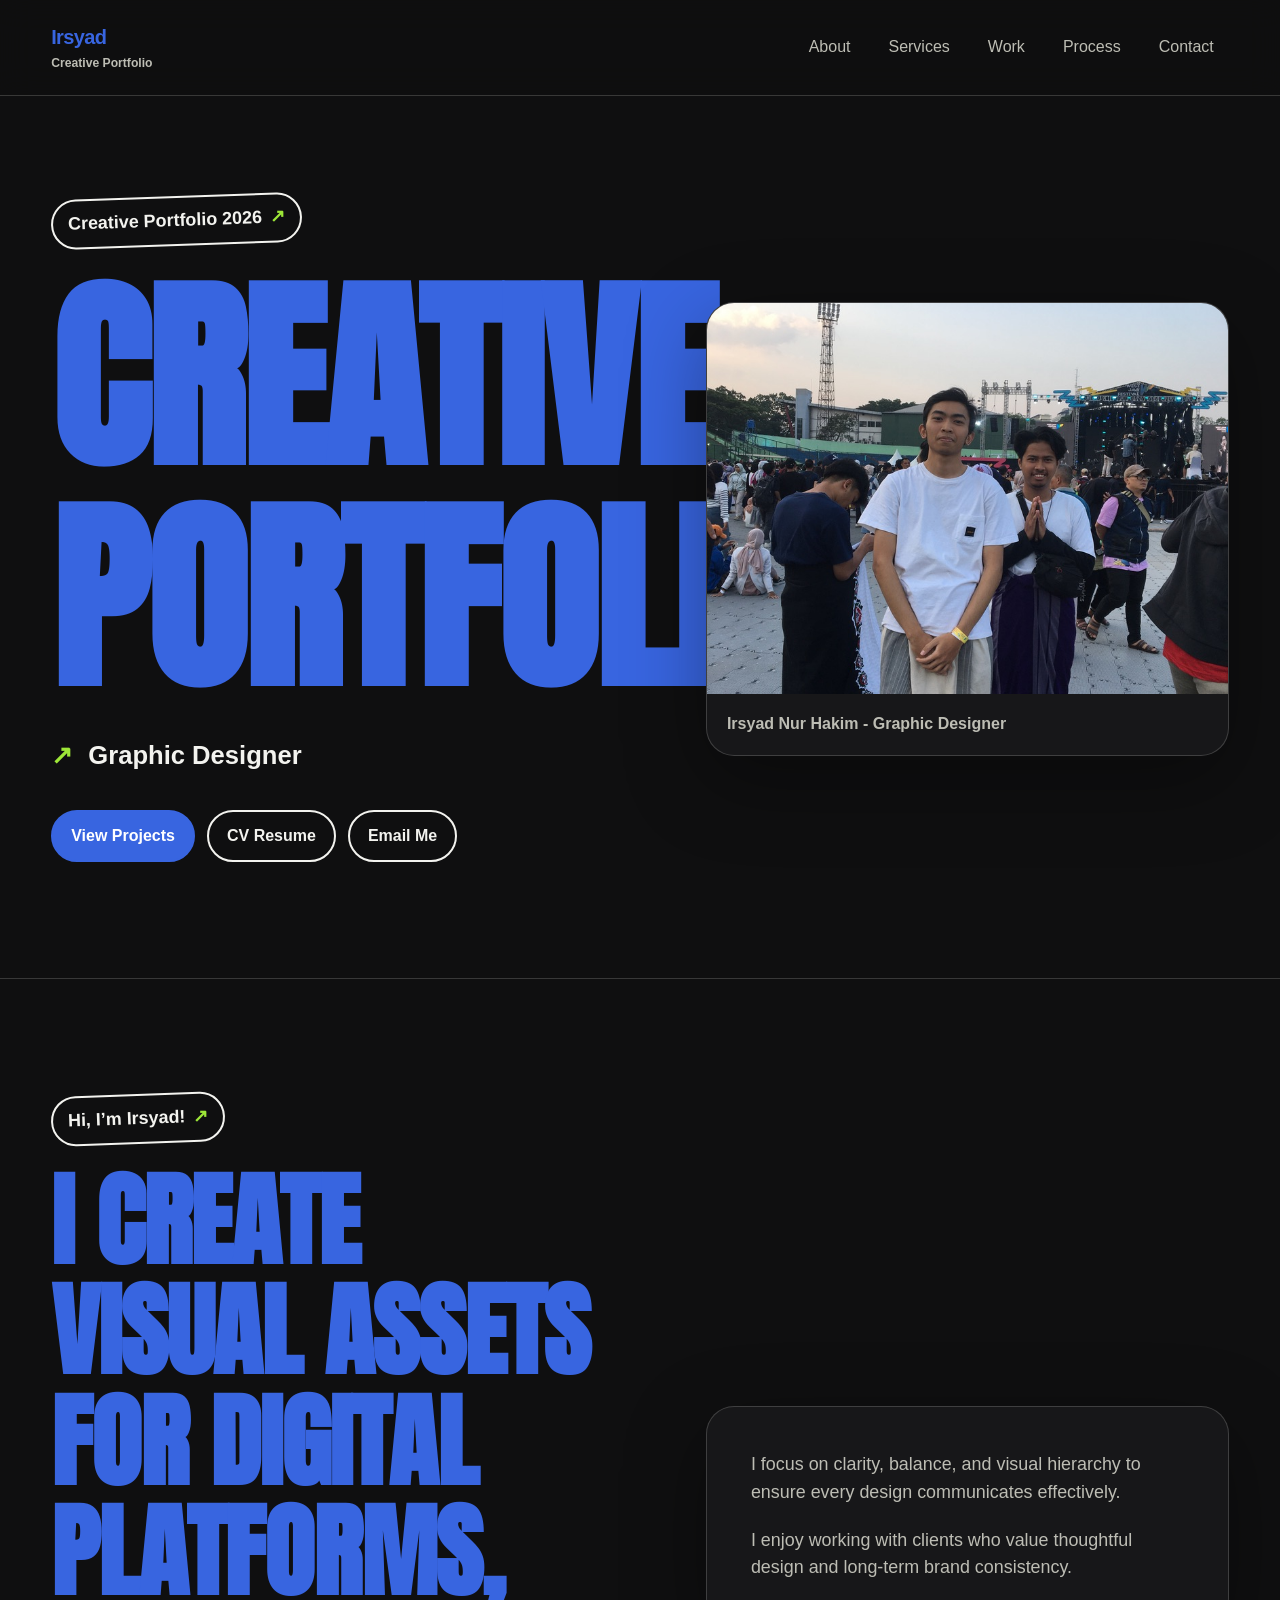
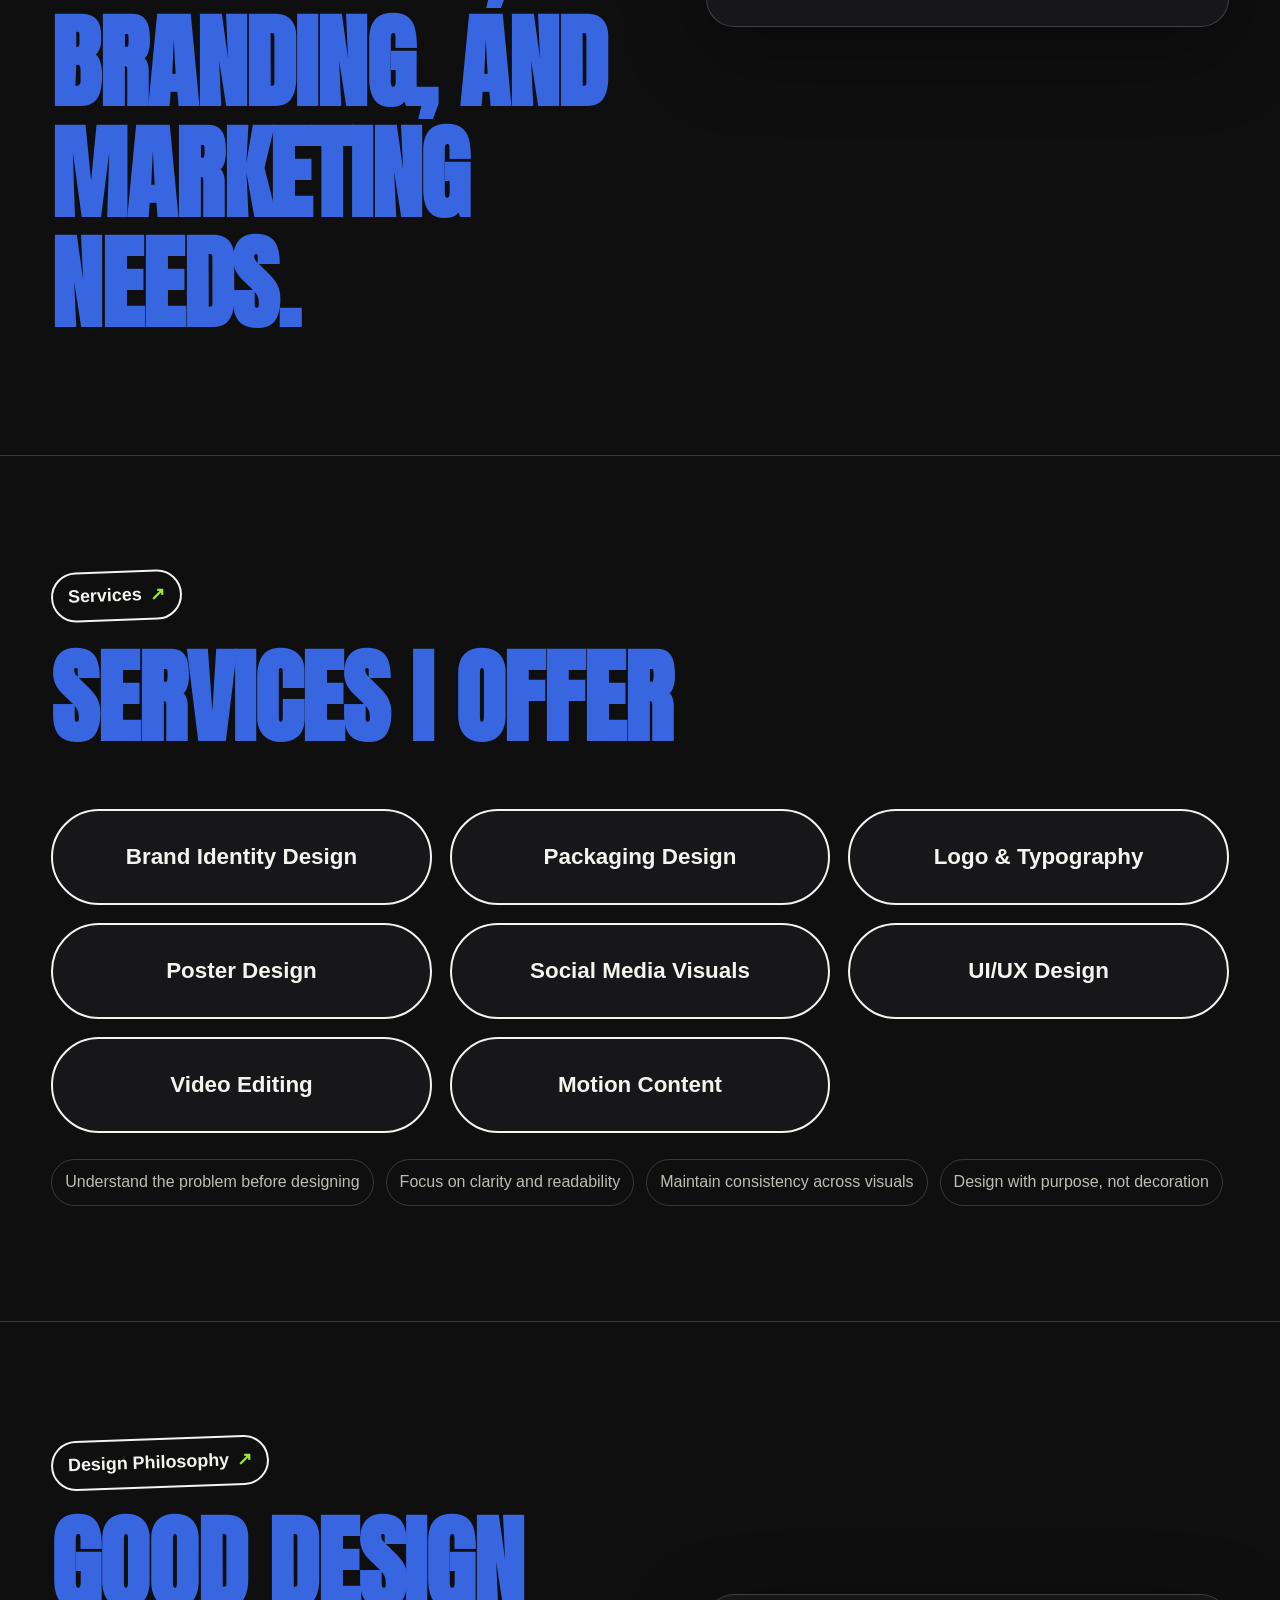
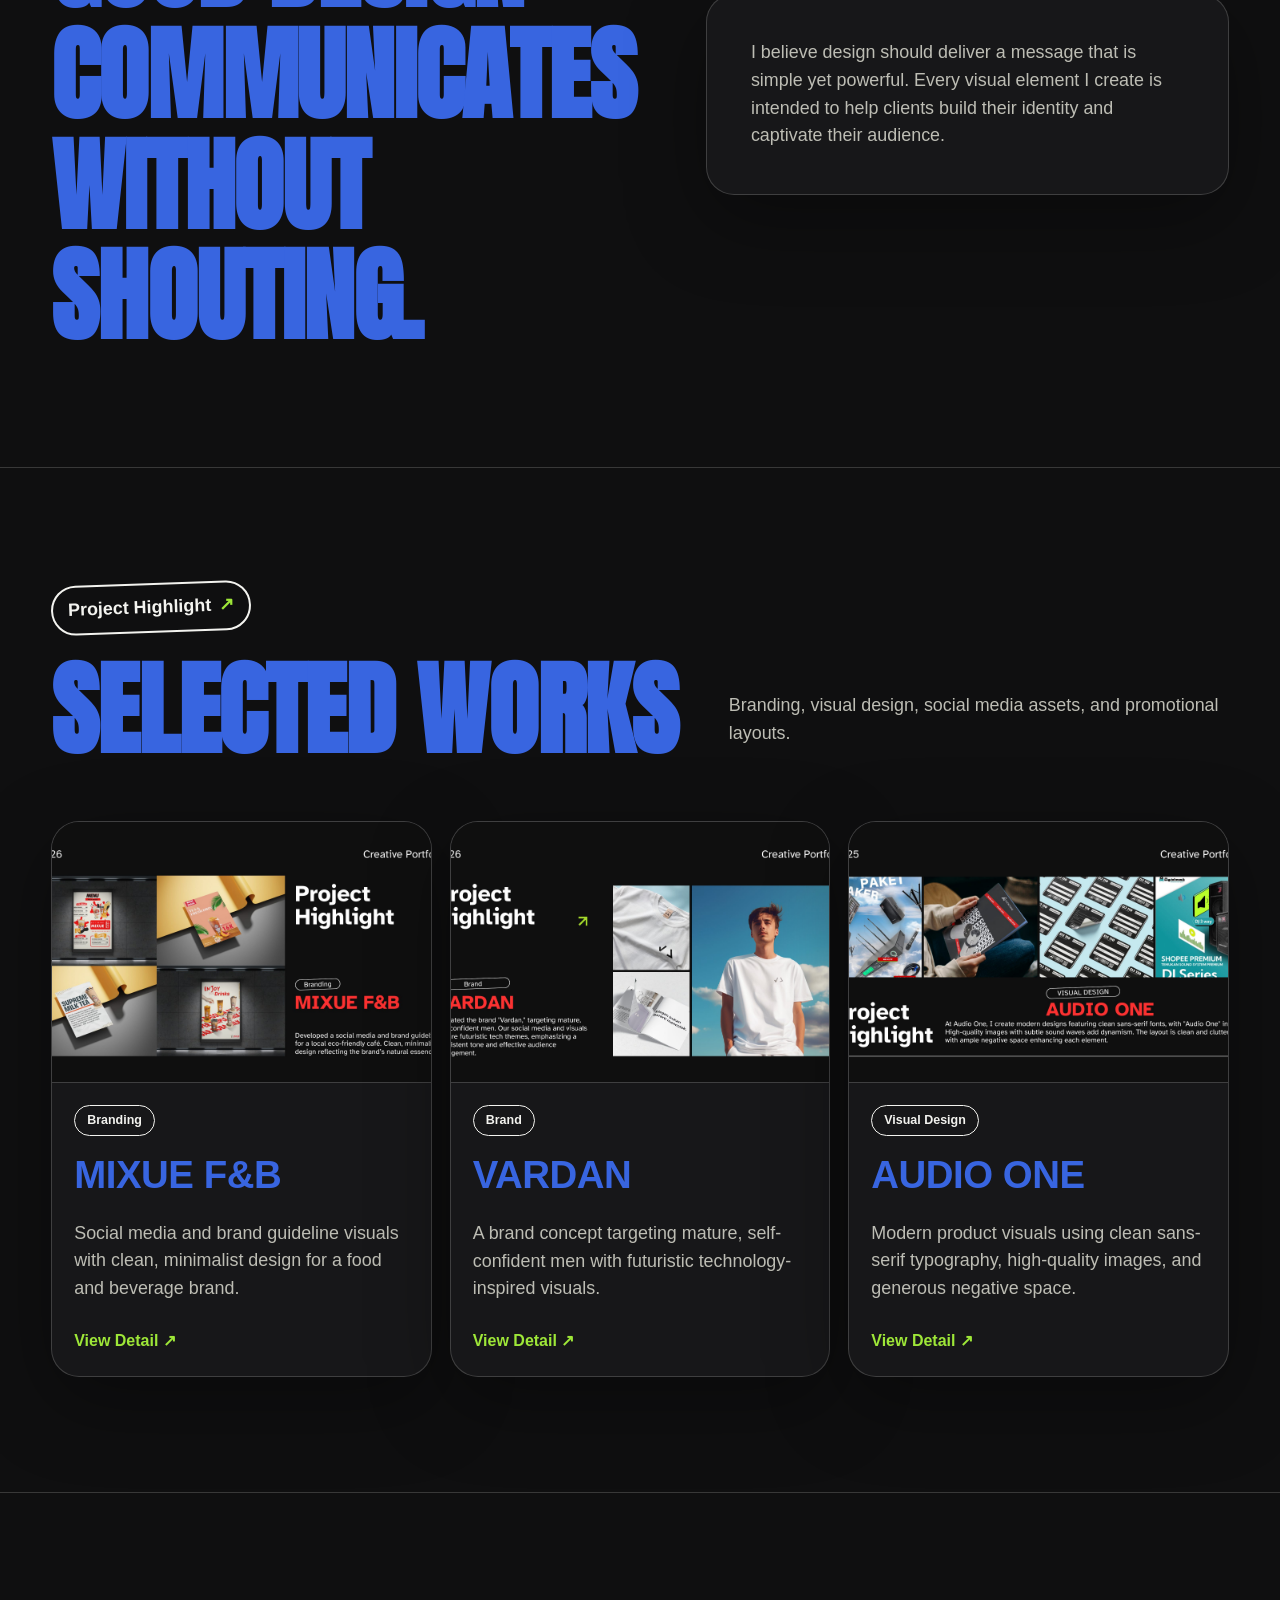
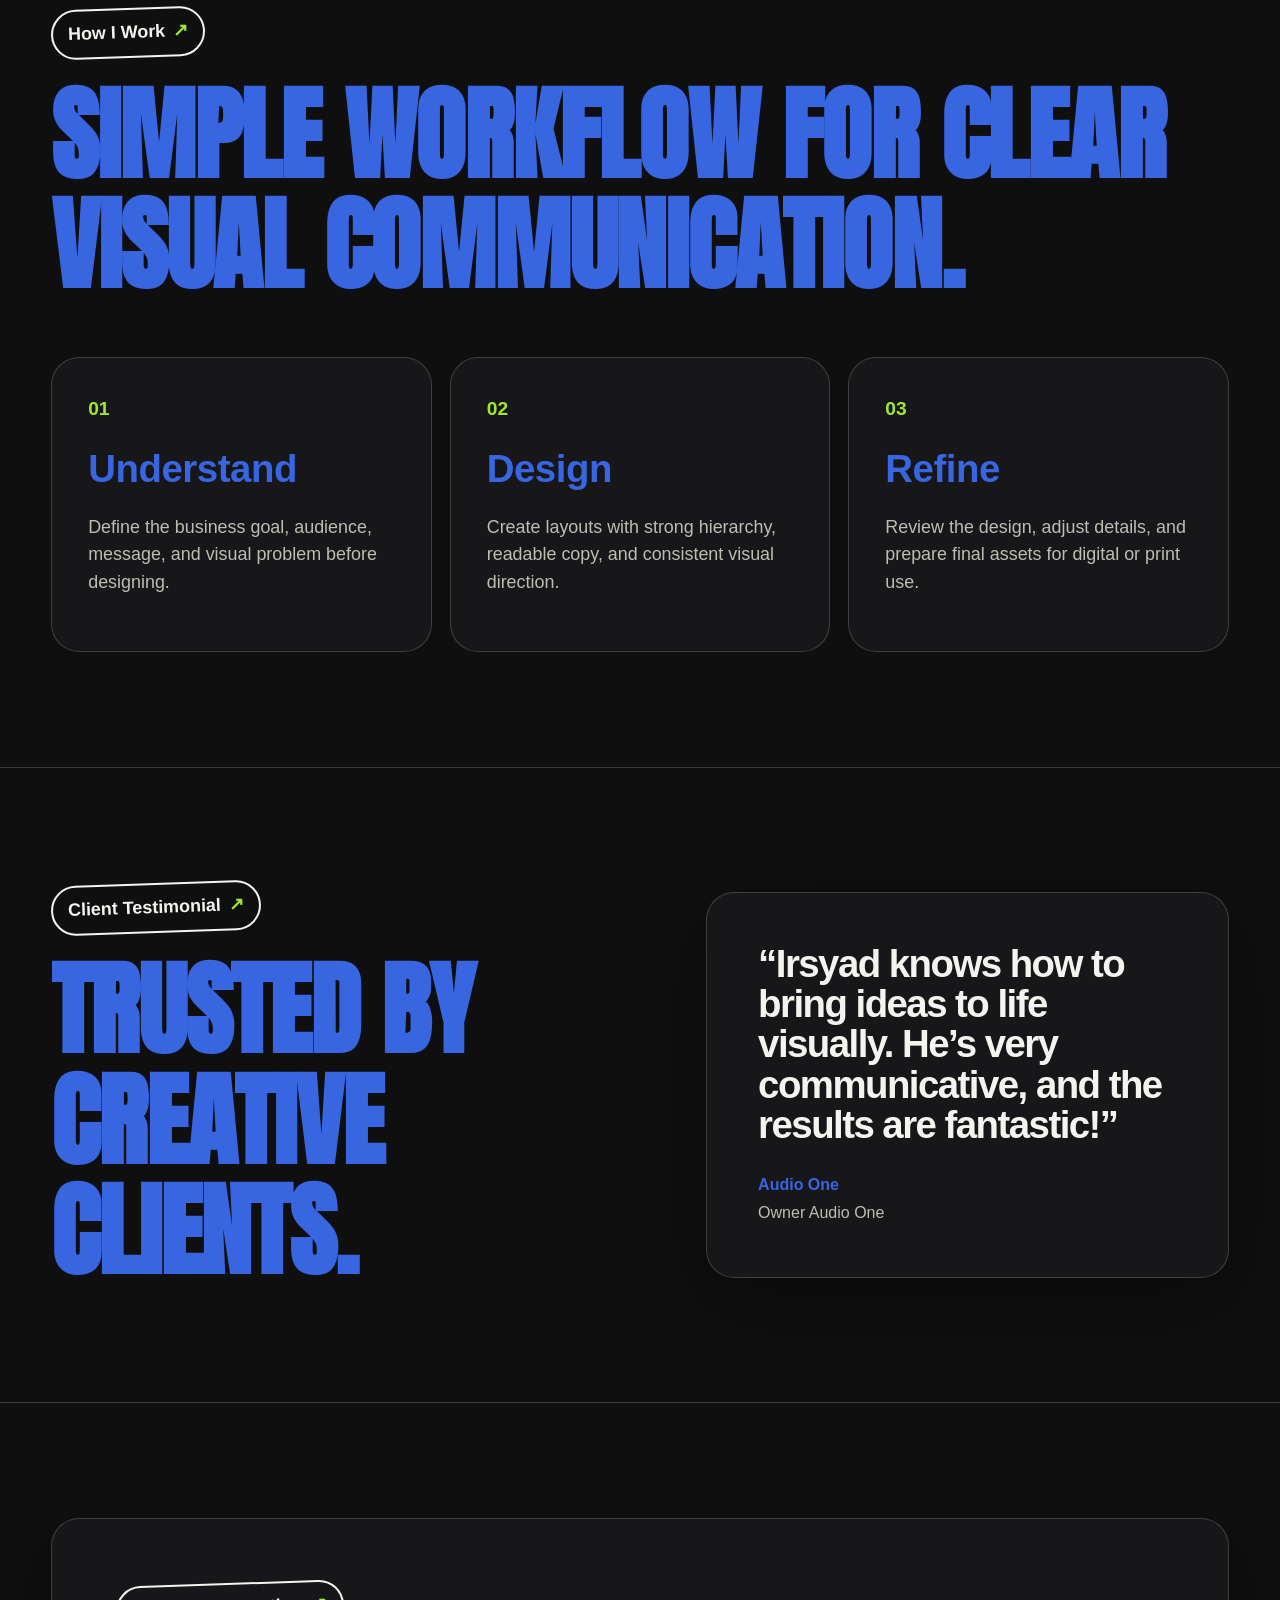
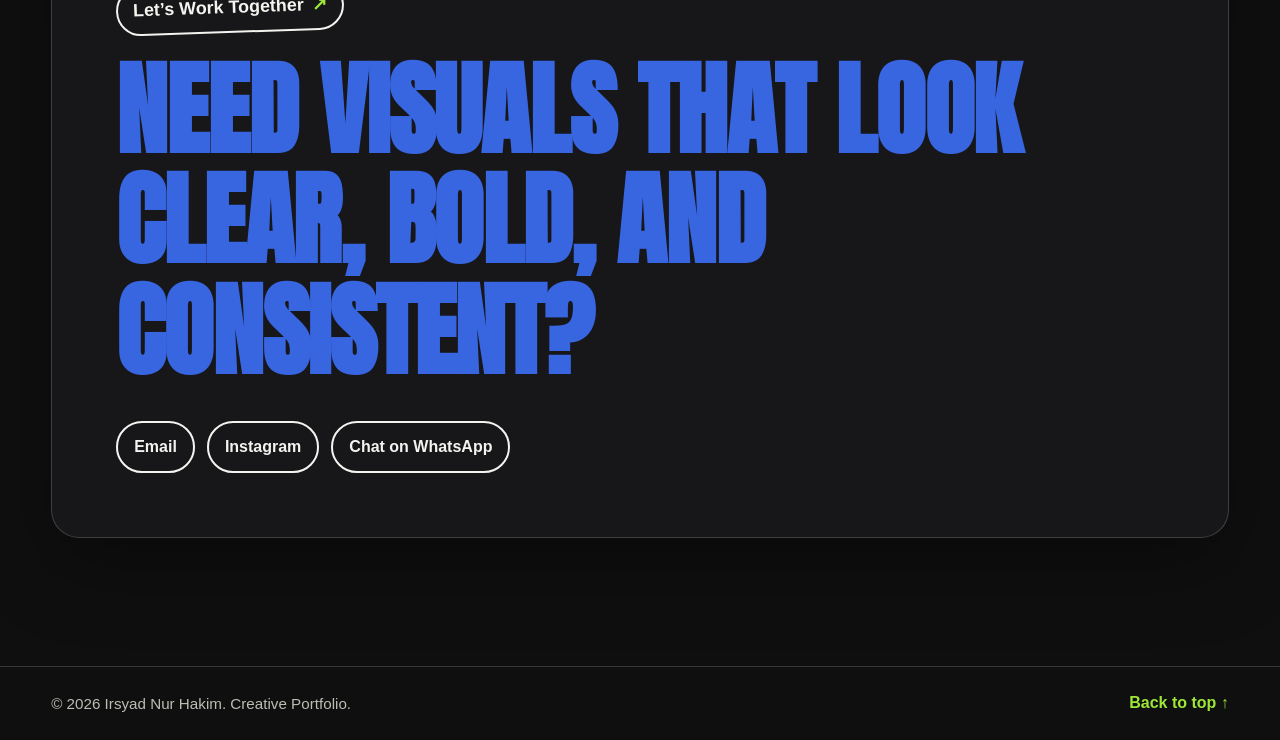
==== commit 91397207: "upload resume" ====
--- a/index.html
+++ b/index.html
@@ -46,6 +46,7 @@
         <p class="hero-role"><span aria-hidden="true">↗</span> Graphic Designer</p>
         <div class="hero-actions">
           <a class="btn btn-primary" href="#work">View Projects</a>
+          <a class="btn btn-outline" href="https://drive.google.com/file/d/1NiiAiFGwEwtycwHbbRVOM-yo6TPhAL00/view?usp=sharing" target="_blank">CV Resume</a>
           <a class="btn btn-outline" href="mailto:irsyadnurhakim40@gmail.com">Email Me</a>
         </div>
       </div>
@@ -181,9 +182,9 @@
         <p class="eyebrow">Let’s Work Together</p>
         <h2 id="contact-title">Need visuals that look clear, bold, and consistent?</h2>
         <div class="contact-links">
-          <a href="mailto:irsyadnurhakim40@gmail.com">irsyadnurhakim40@gmail.com</a>
-          <a href="https://instagram.com/ir_nurhakim" target="_blank" rel="noopener">@ir_nurhakim</a>
-          <a href="https://irsyadnurhakim.com" target="_blank" rel="noopener">irsyadnurhakim.com</a>
+          <a href="mailto:irsyadnurhakim40@gmail.com">Email</a>
+          <a href="https://instagram.com/inh.clip" target="_blank" rel="noopener">Instagram</a>
+          <a href="wa.me/6281214341969" target="_blank" rel="noopener">Chat on WhatsApp</a>
         </div>
       </div>
     </section>
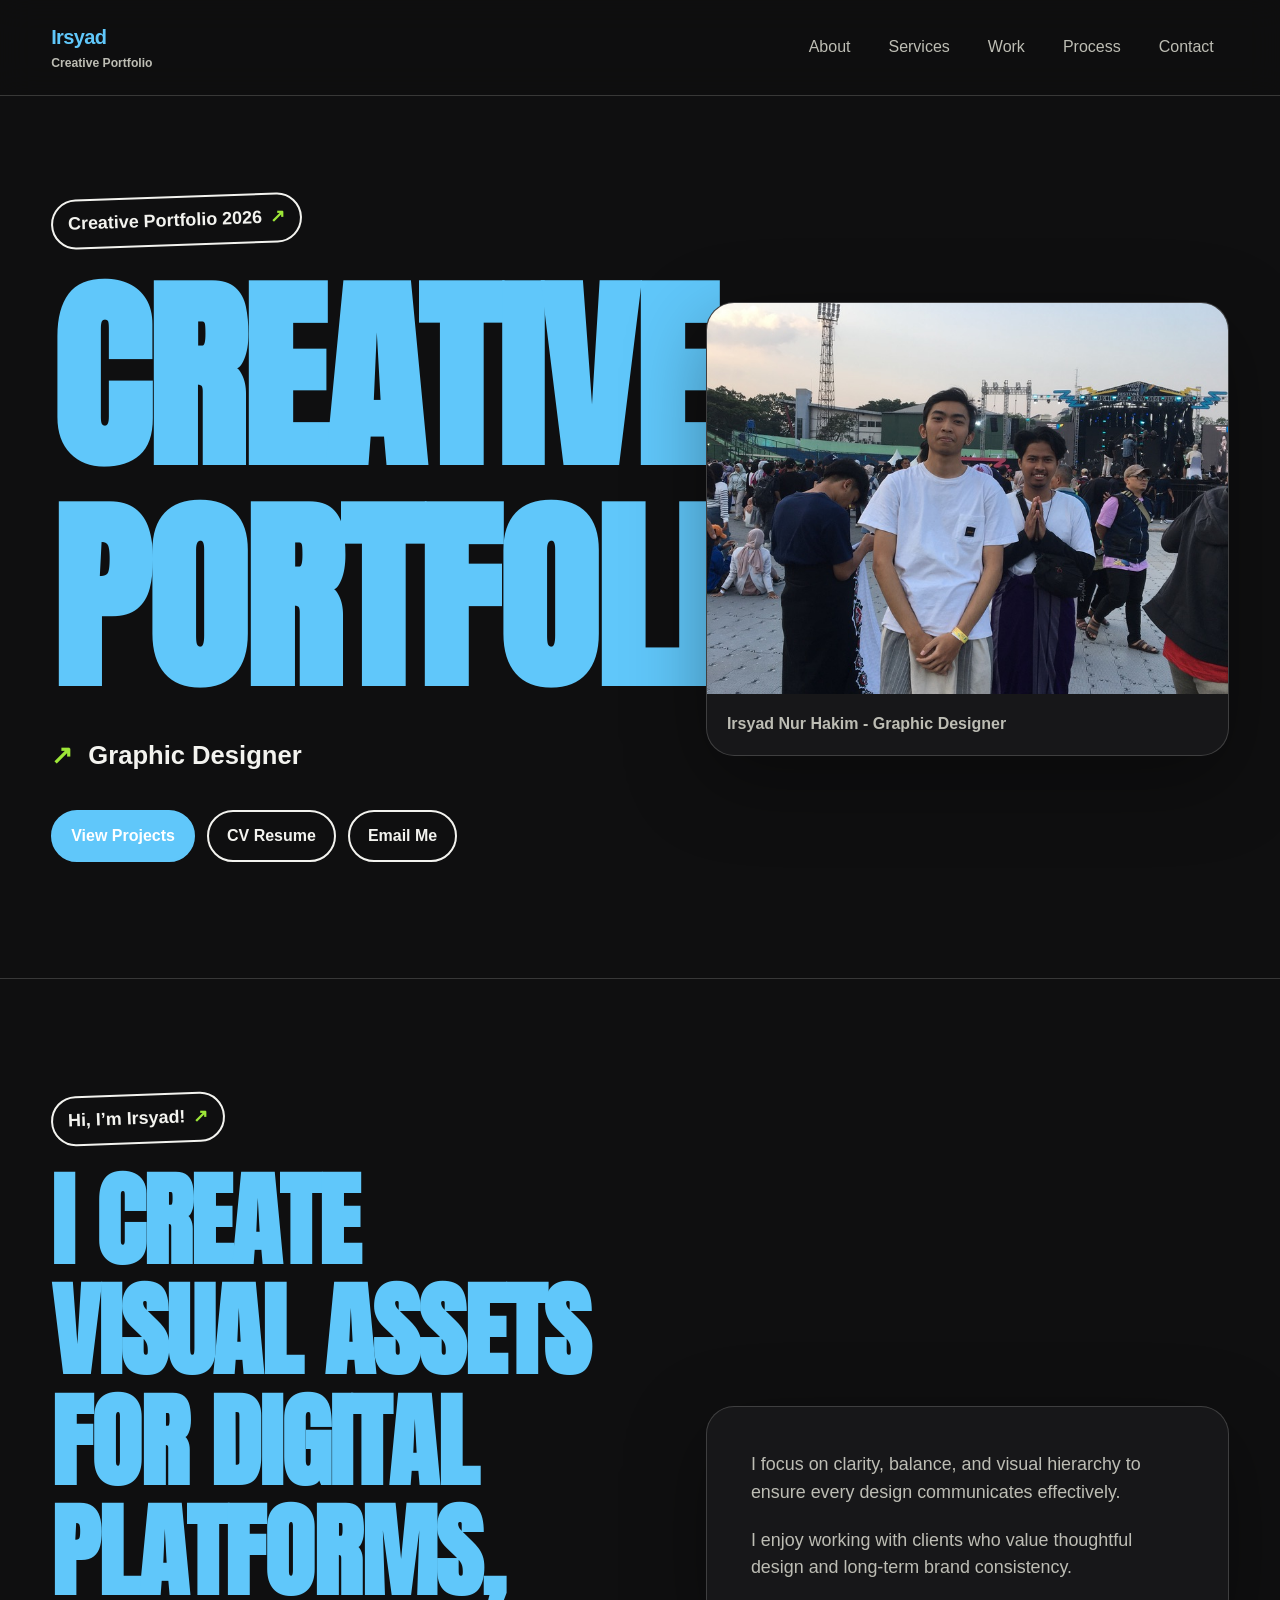
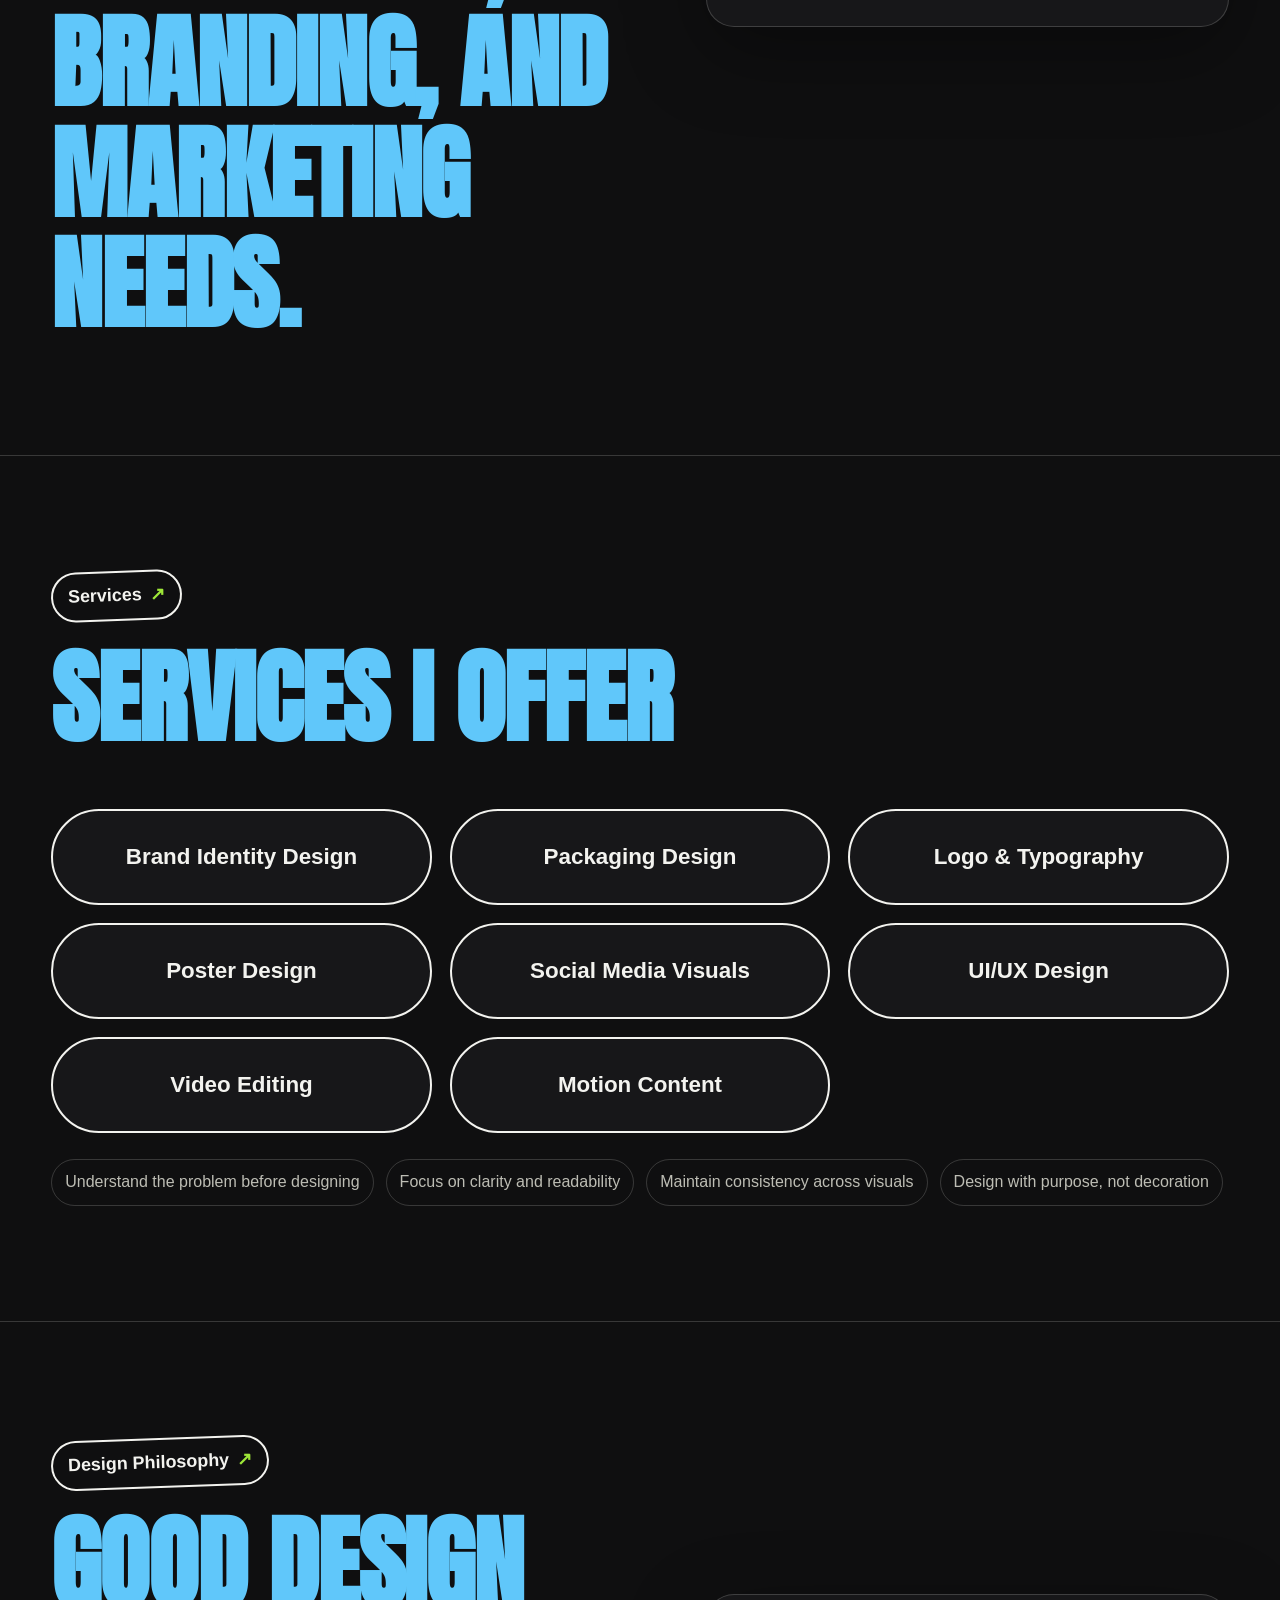
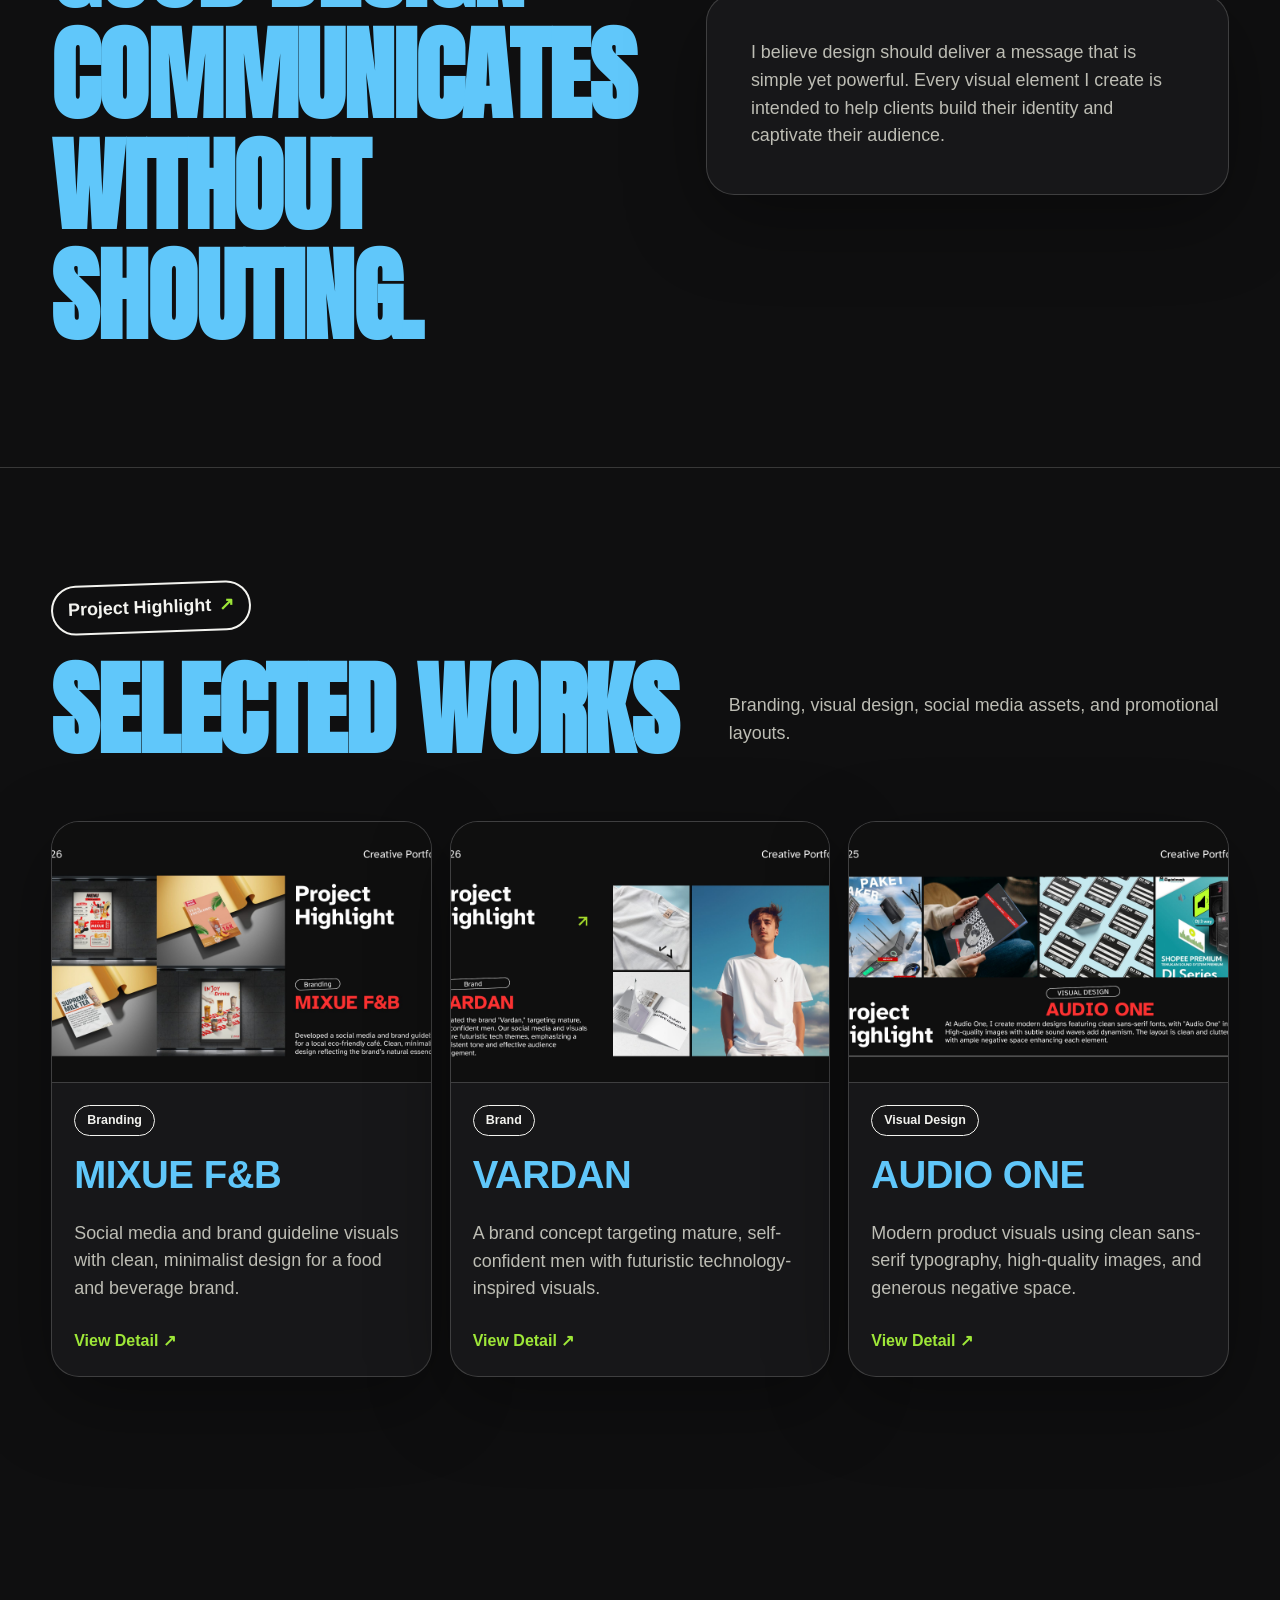
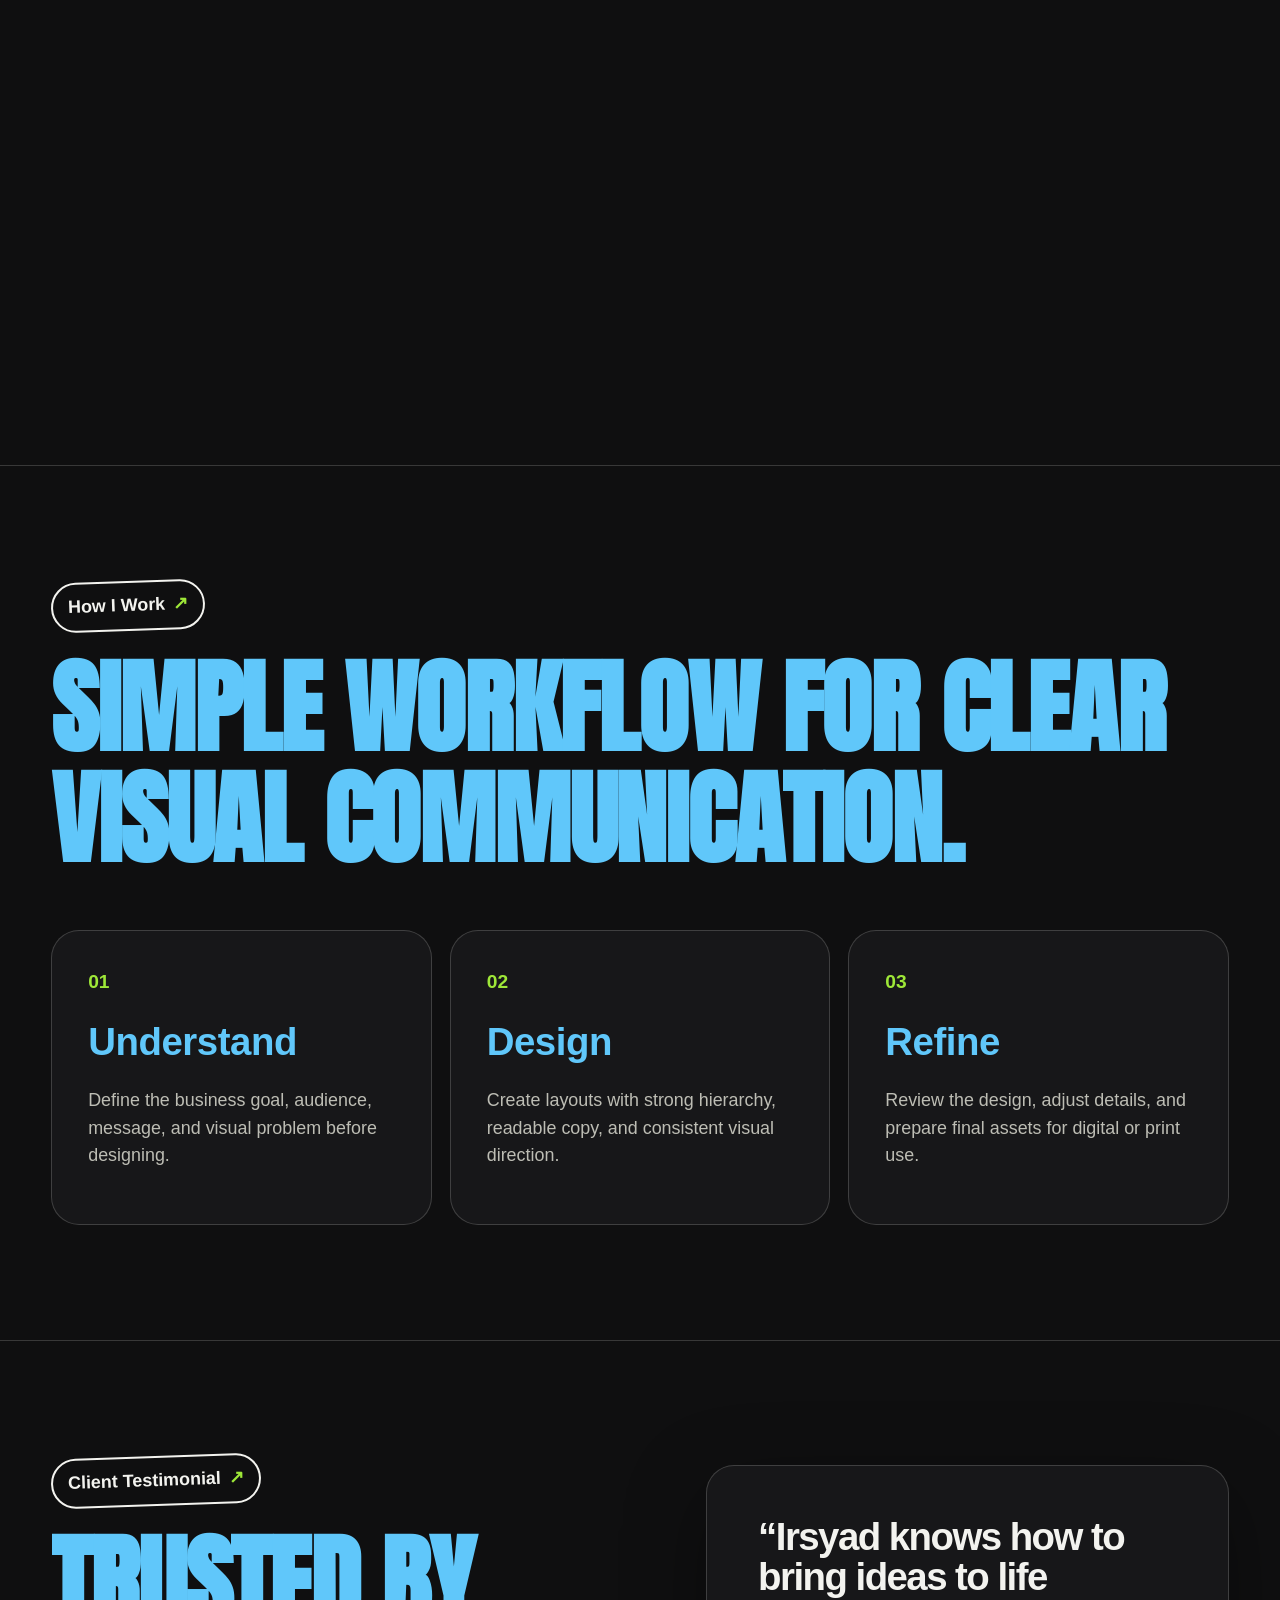
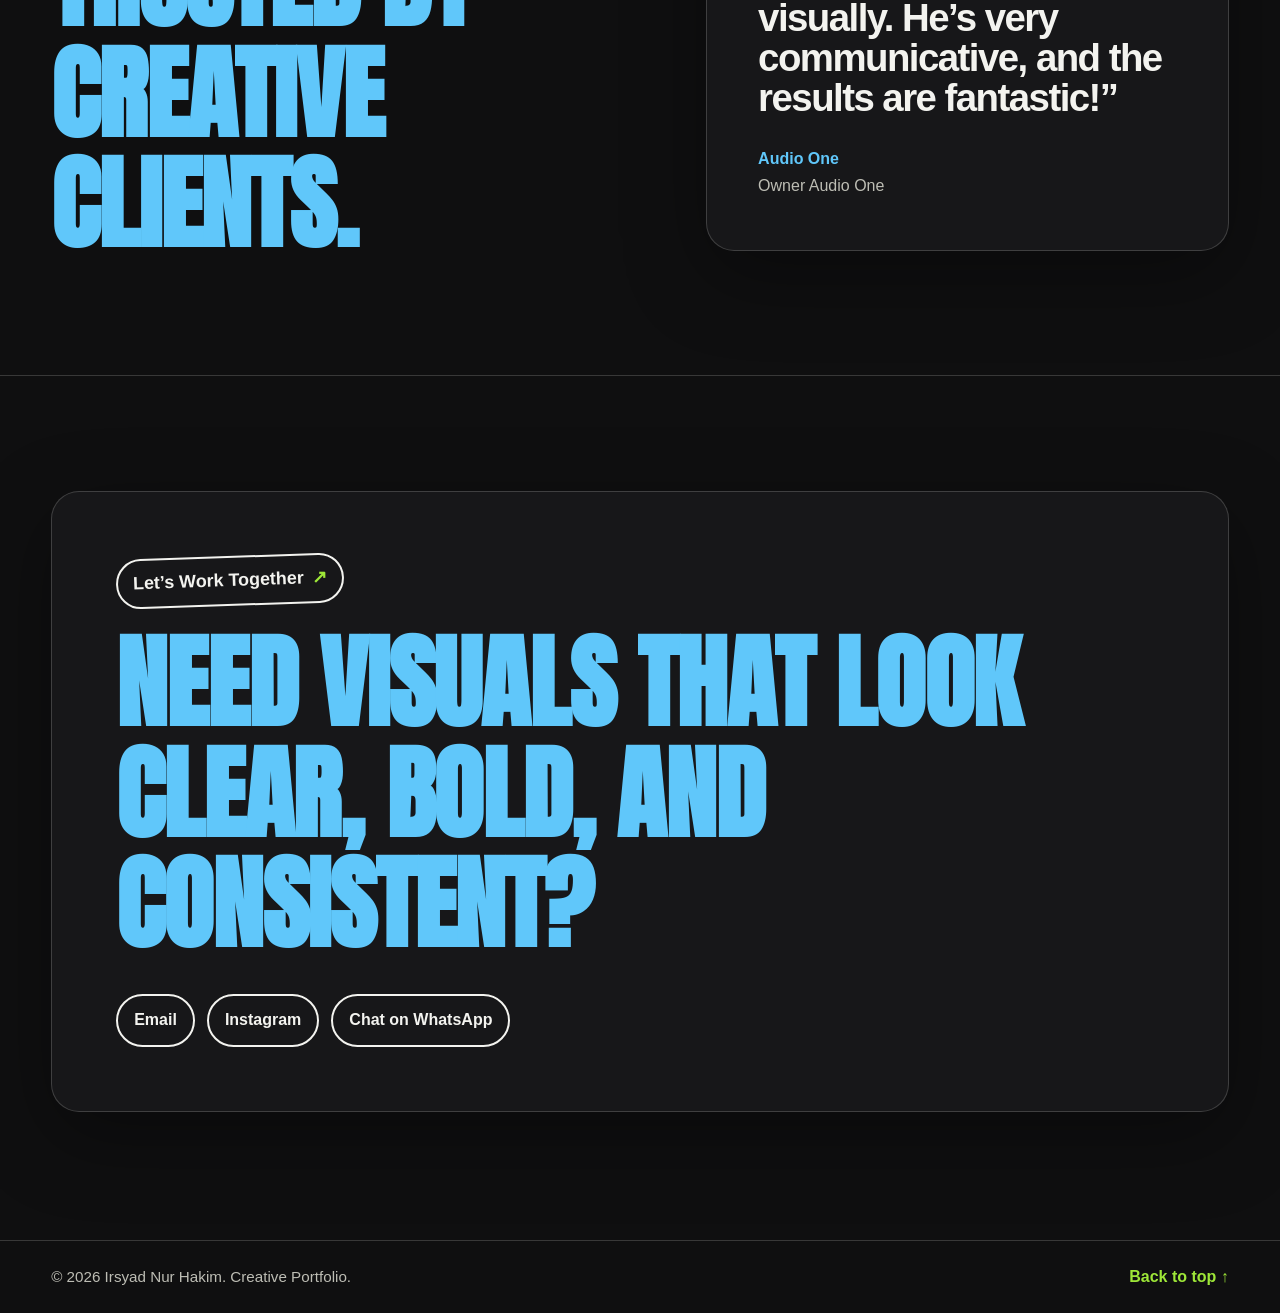
==== commit f2998abb: "update all" ====
--- a/index.html
+++ b/index.html
@@ -139,6 +139,16 @@
             <button class="text-button" type="button">View Detail ↗</button>
           </div>
         </article>
+
+        <article class="project-card reveal" data-project="shakey">
+          <img src="assets/images/Artboard 1vshakey.png" alt="Shakey branding project preview" loading="lazy" />
+          <div class="project-info">
+            <span class="tag">Branding Design</span>
+            <h3>Shakey</h3>
+            <p>Modern product visuals using clean sans-serif typography, high-quality images, and generous negative space.</p>
+            <button class="text-button" type="button">View Detail ↗</button>
+          </div>
+        </article>
       </div>
     </section>
 
@@ -184,7 +194,7 @@
         <div class="contact-links">
           <a href="mailto:irsyadnurhakim40@gmail.com">Email</a>
           <a href="https://instagram.com/inh.clip" target="_blank" rel="noopener">Instagram</a>
-          <a href="wa.me/6281214341969" target="_blank" rel="noopener">Chat on WhatsApp</a>
+          <a href="https://api.whatsapp.com/send/?phone=6281214341969&text&type=phone_number&app_absent=0" target="_blank" rel="noopener">Chat on WhatsApp</a>
         </div>
       </div>
     </section>
--- a/style.css
+++ b/style.css
@@ -4,7 +4,7 @@
   --panel-2: #202024;
   --text: #f3f3ef;
   --muted: #bdbdb4;
-  --red: #3865e0;
+  --red: #60c7fa;
   --lime: #9ee738;
   --line: rgba(243, 243, 239, 0.18);
   --radius: 28px;
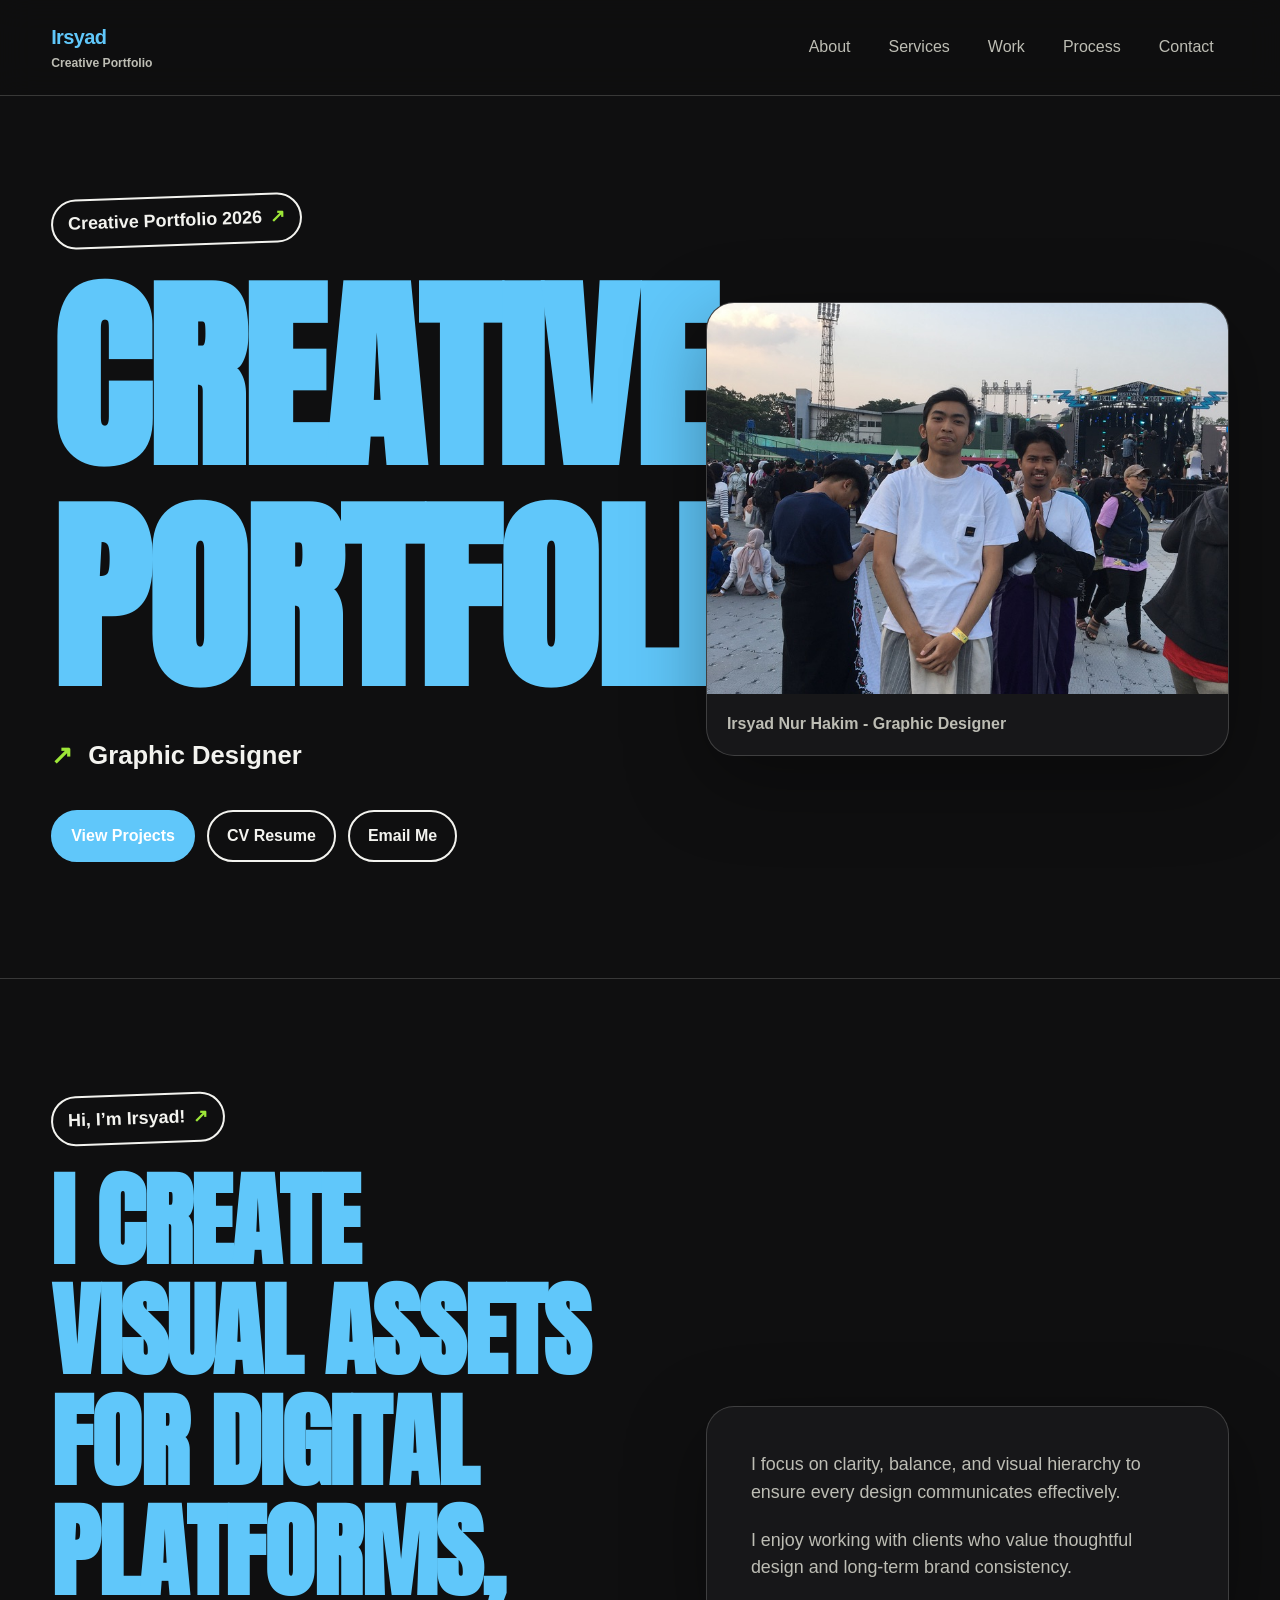
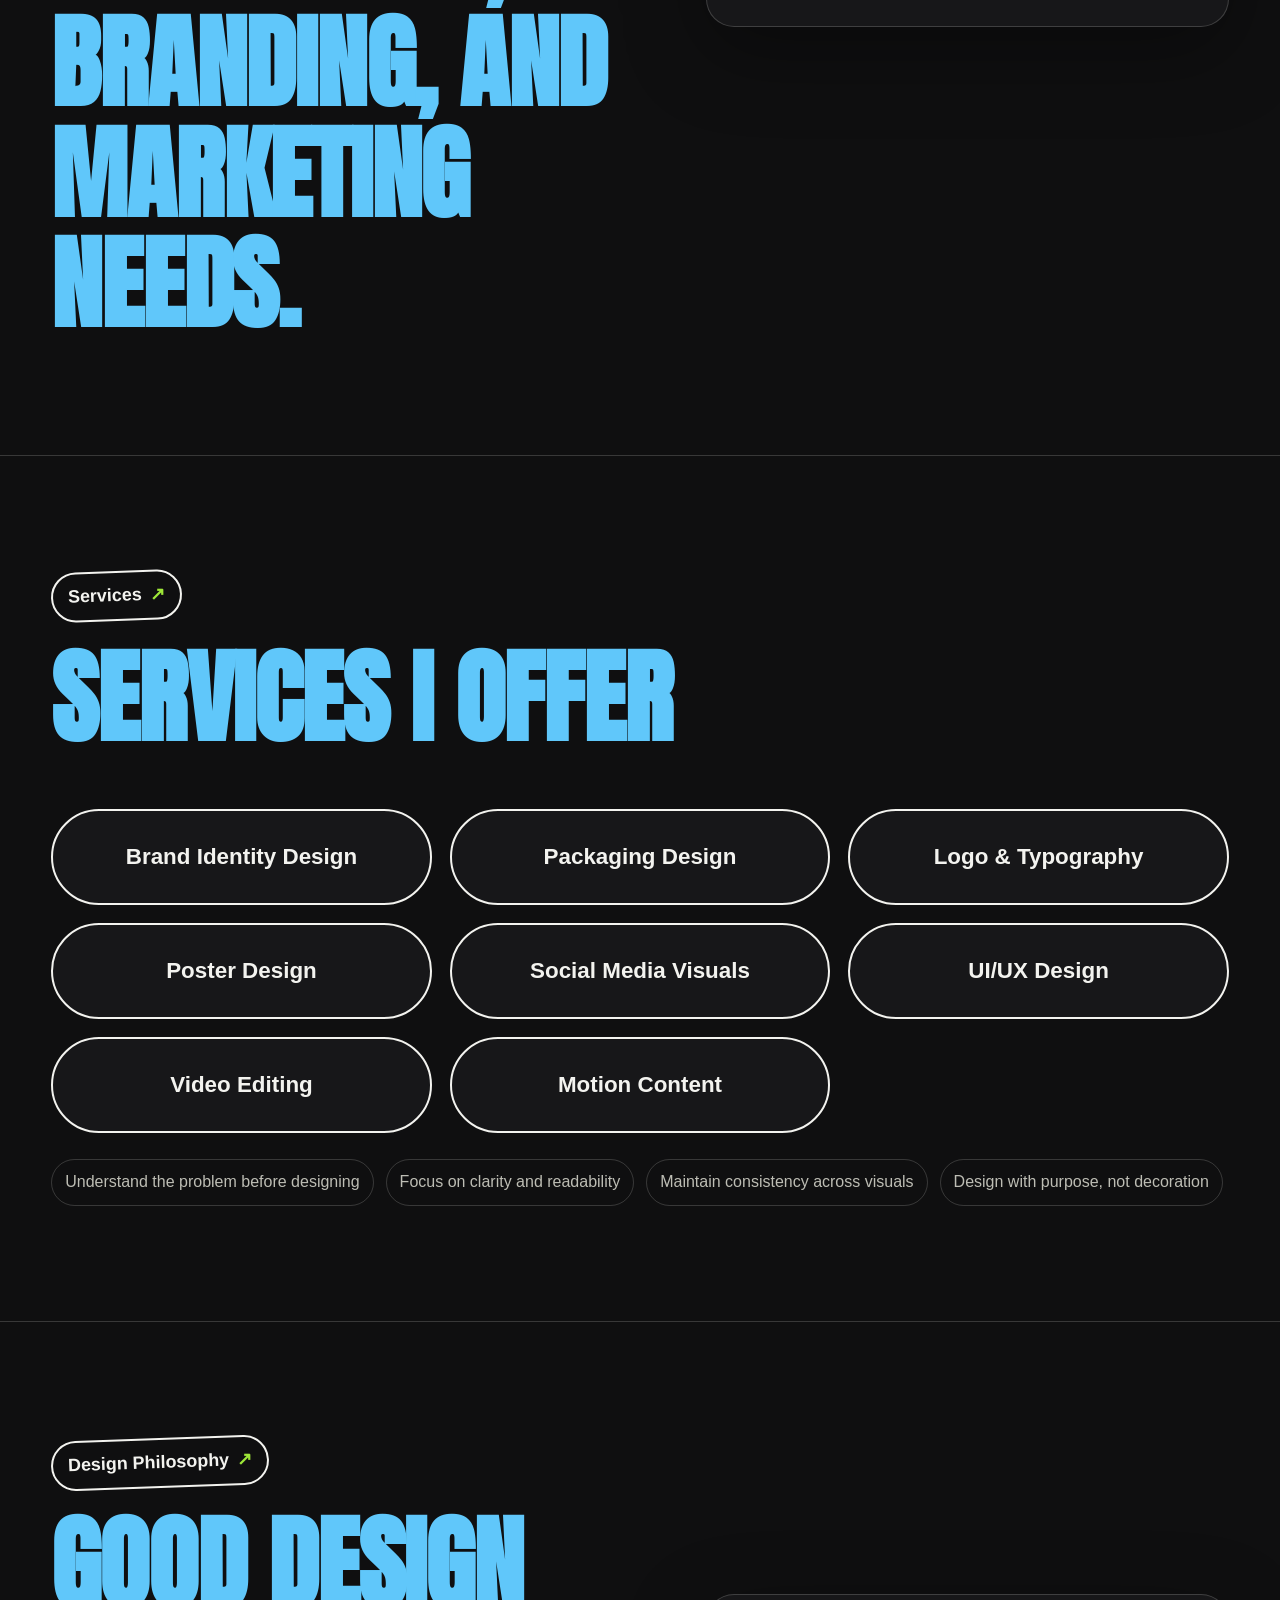
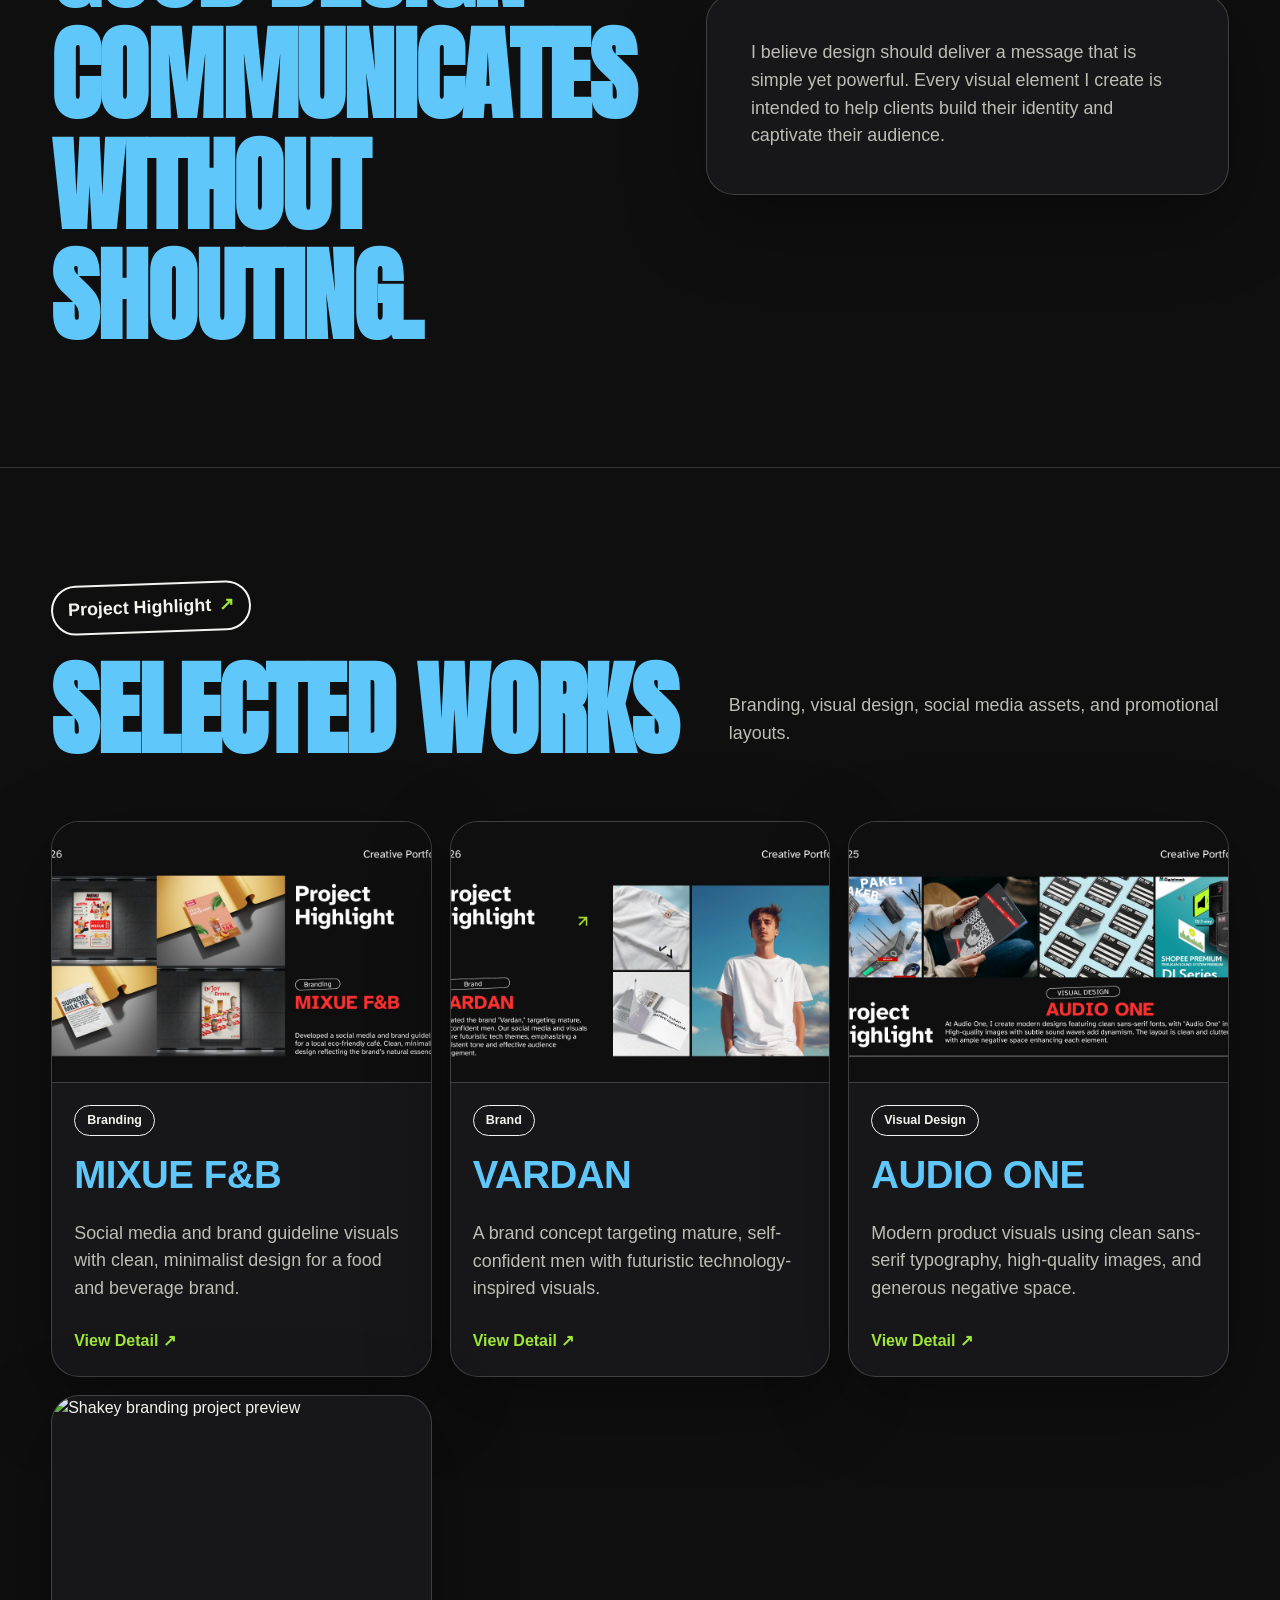
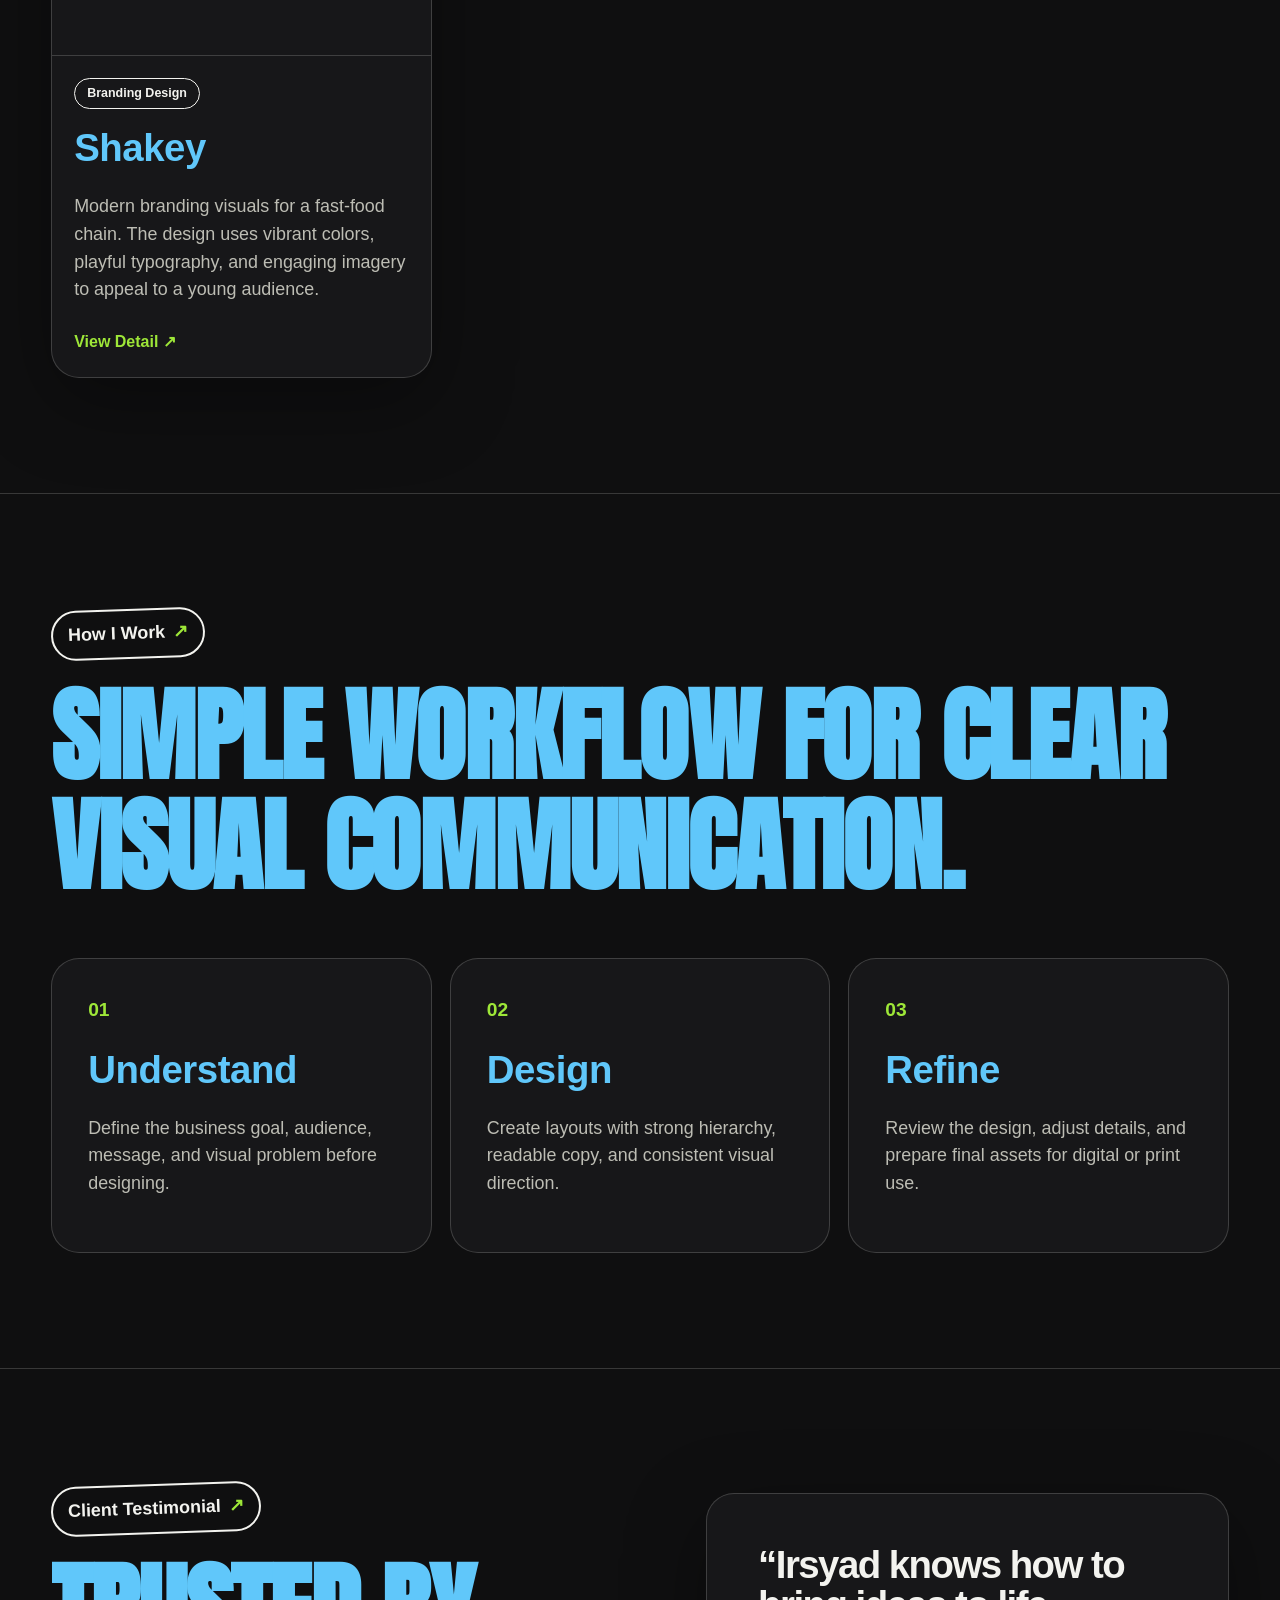
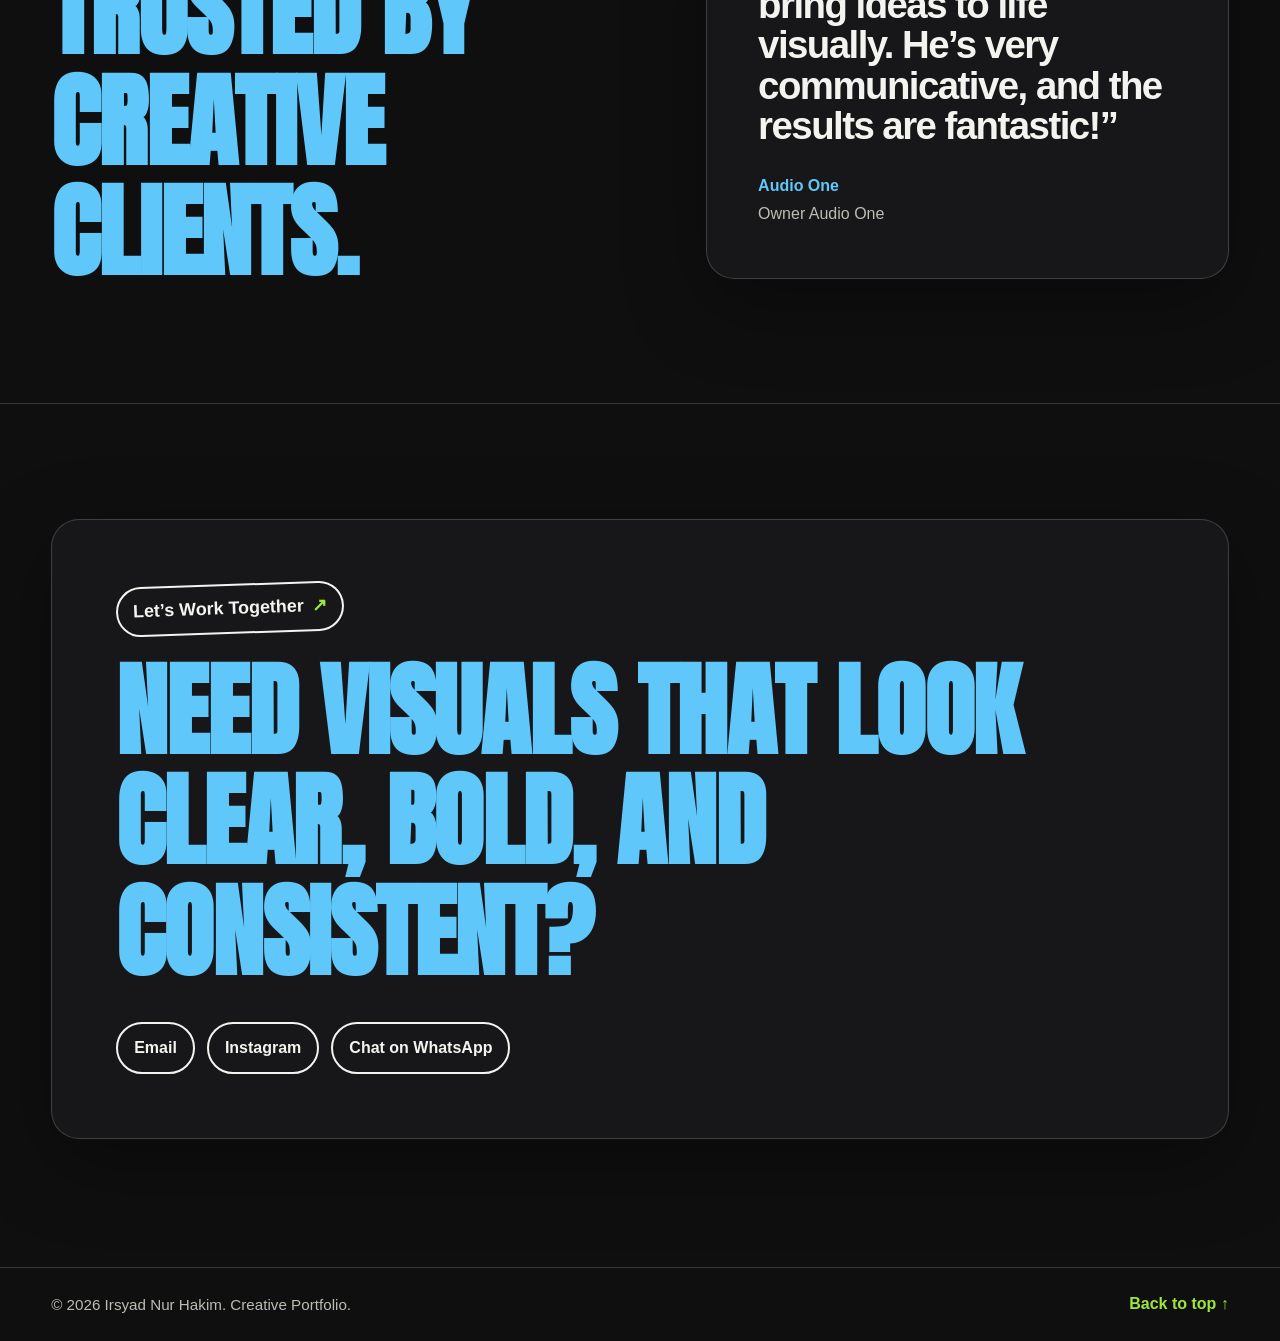
==== commit b214764a: "update all" ====
--- a/index.html
+++ b/index.html
@@ -145,7 +145,7 @@
           <div class="project-info">
             <span class="tag">Branding Design</span>
             <h3>Shakey</h3>
-            <p>Modern product visuals using clean sans-serif typography, high-quality images, and generous negative space.</p>
+            <p>Modern branding visuals for a fast-food chain. The design uses vibrant colors, playful typography, and engaging imagery to appeal to a young audience.</p>
             <button class="text-button" type="button">View Detail ↗</button>
           </div>
         </article>
